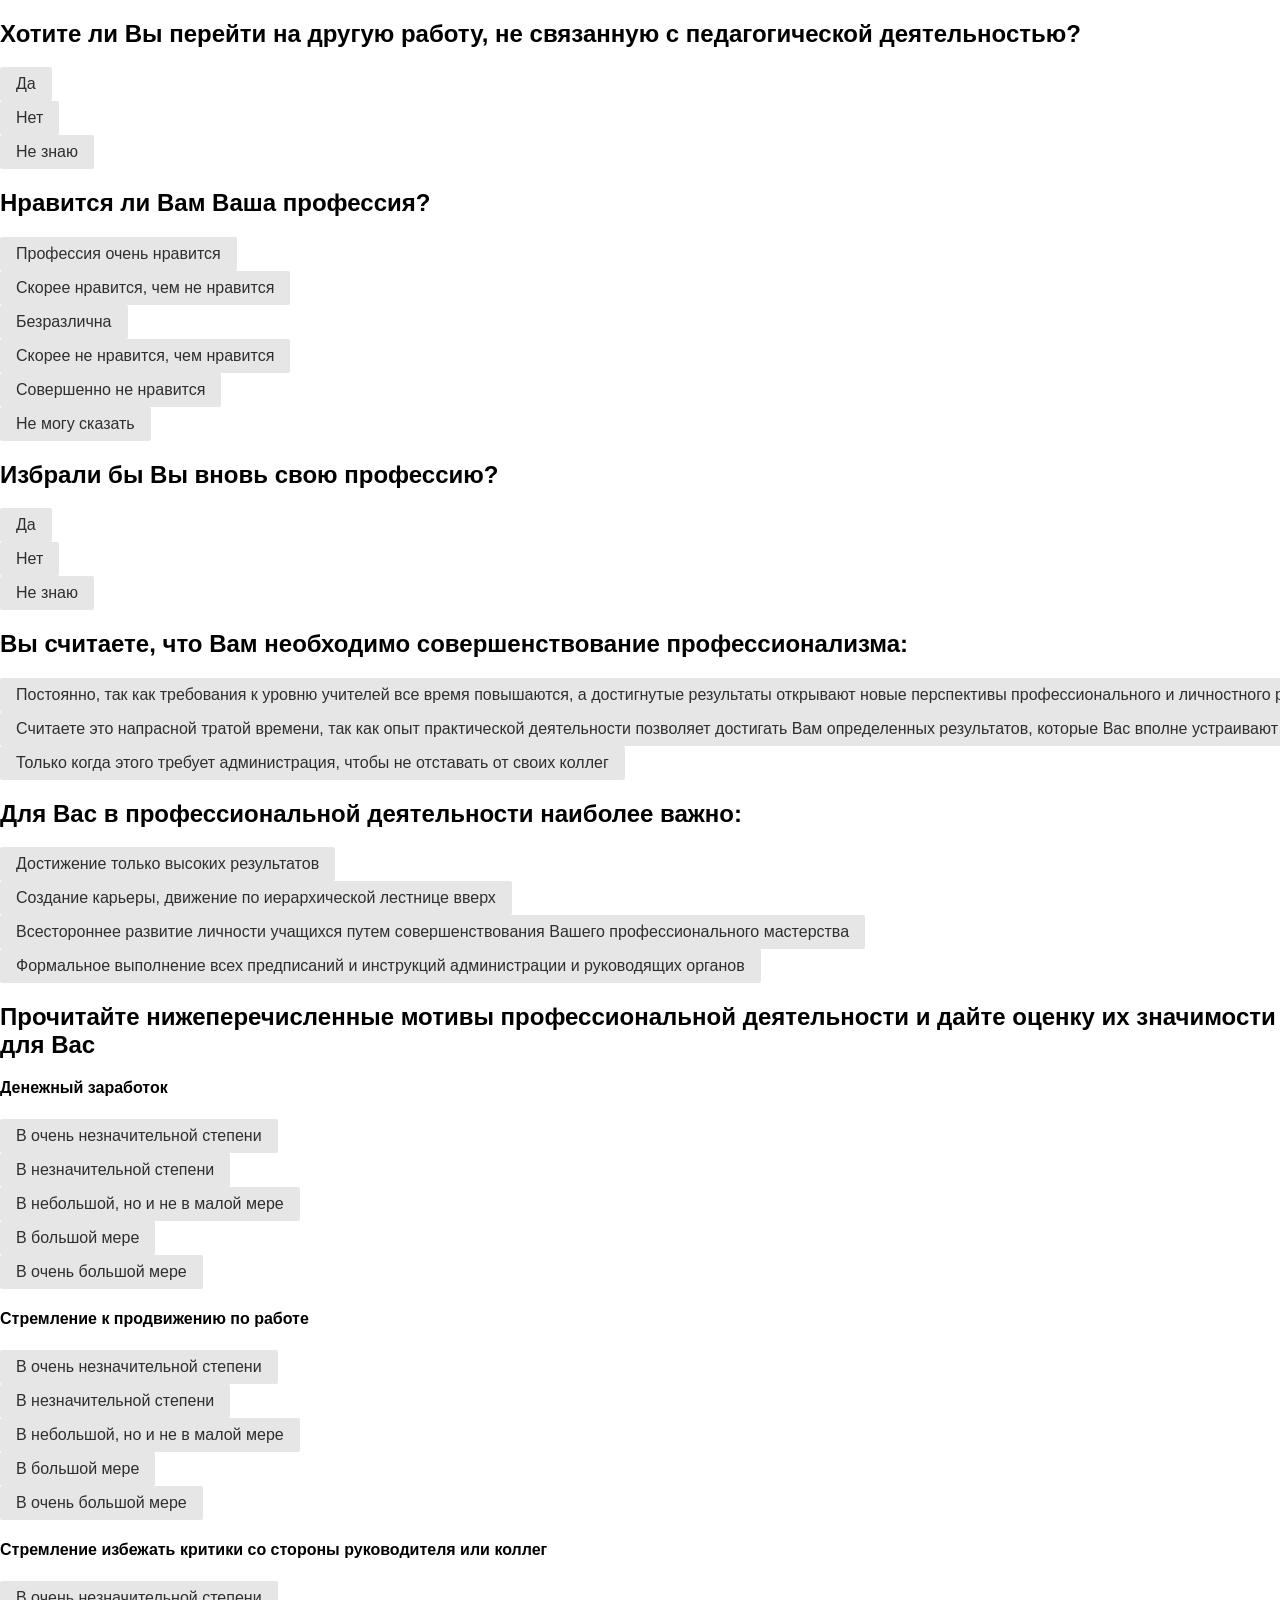
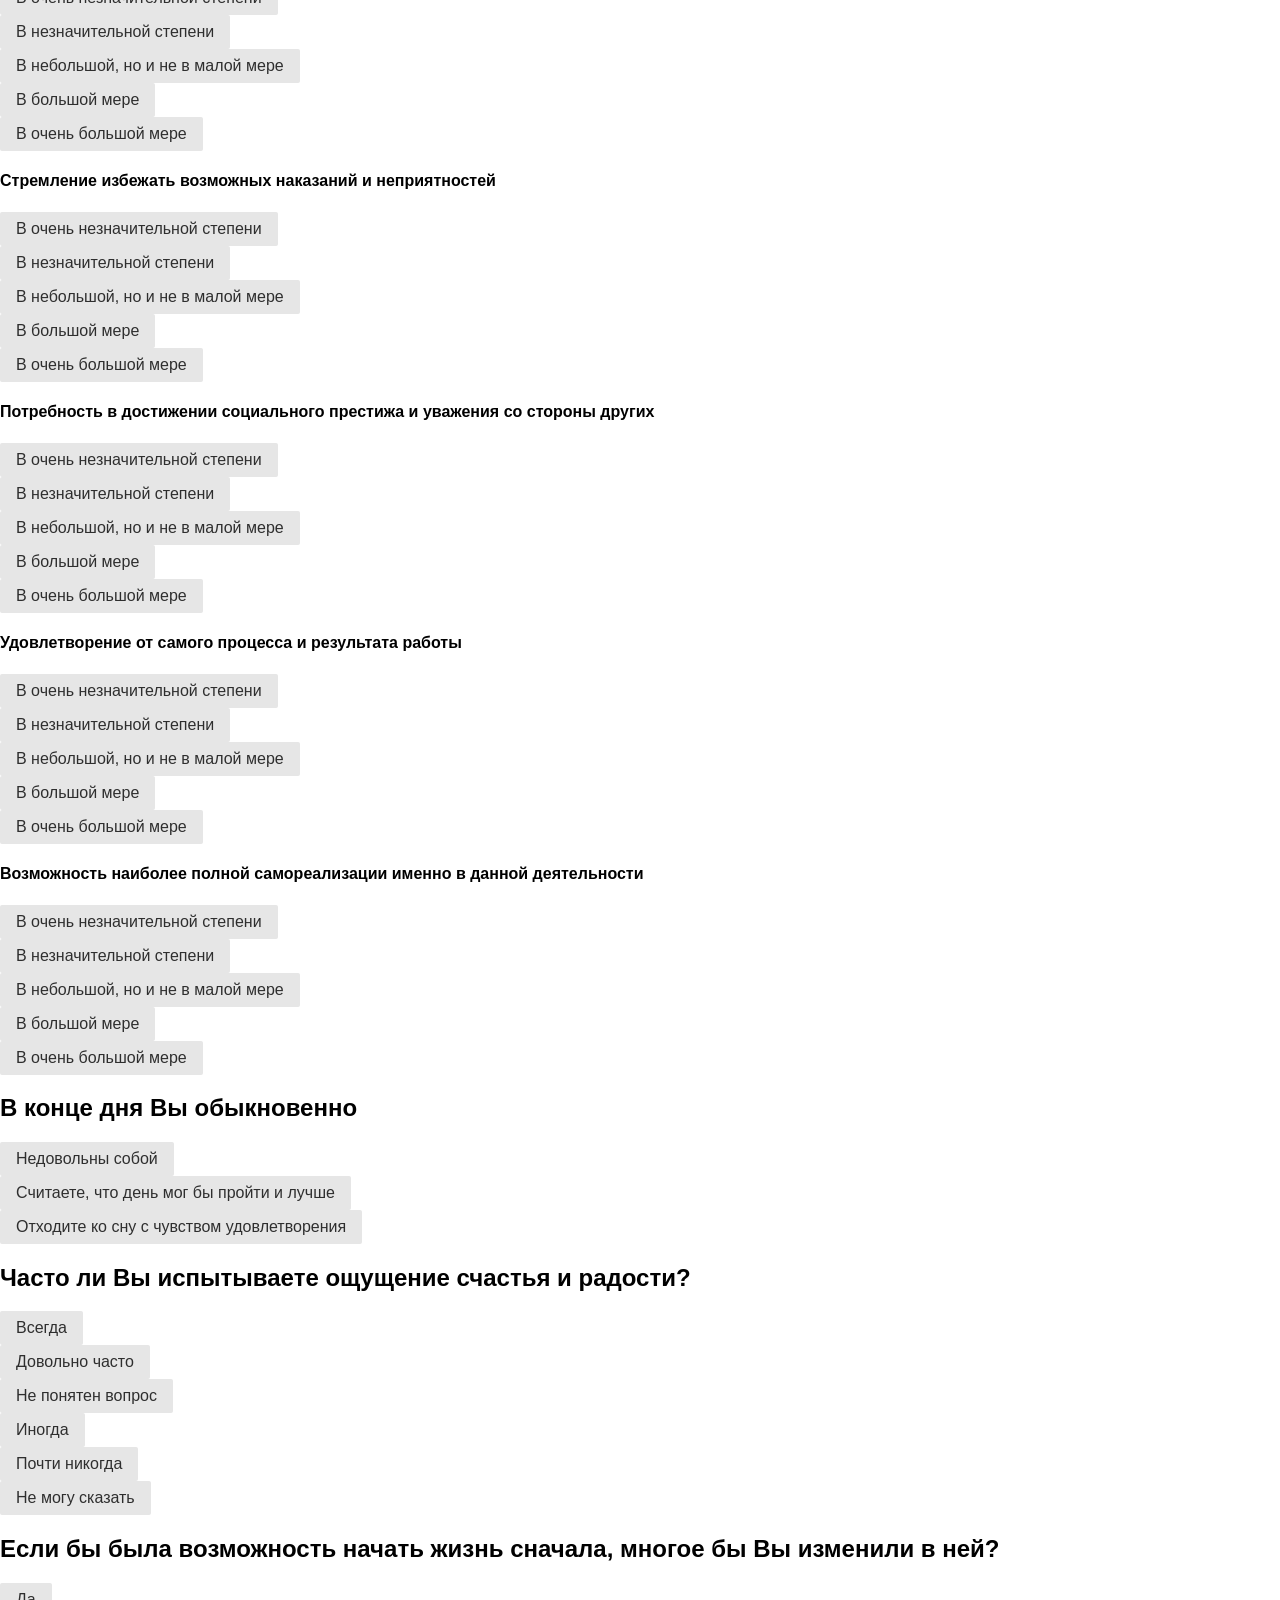
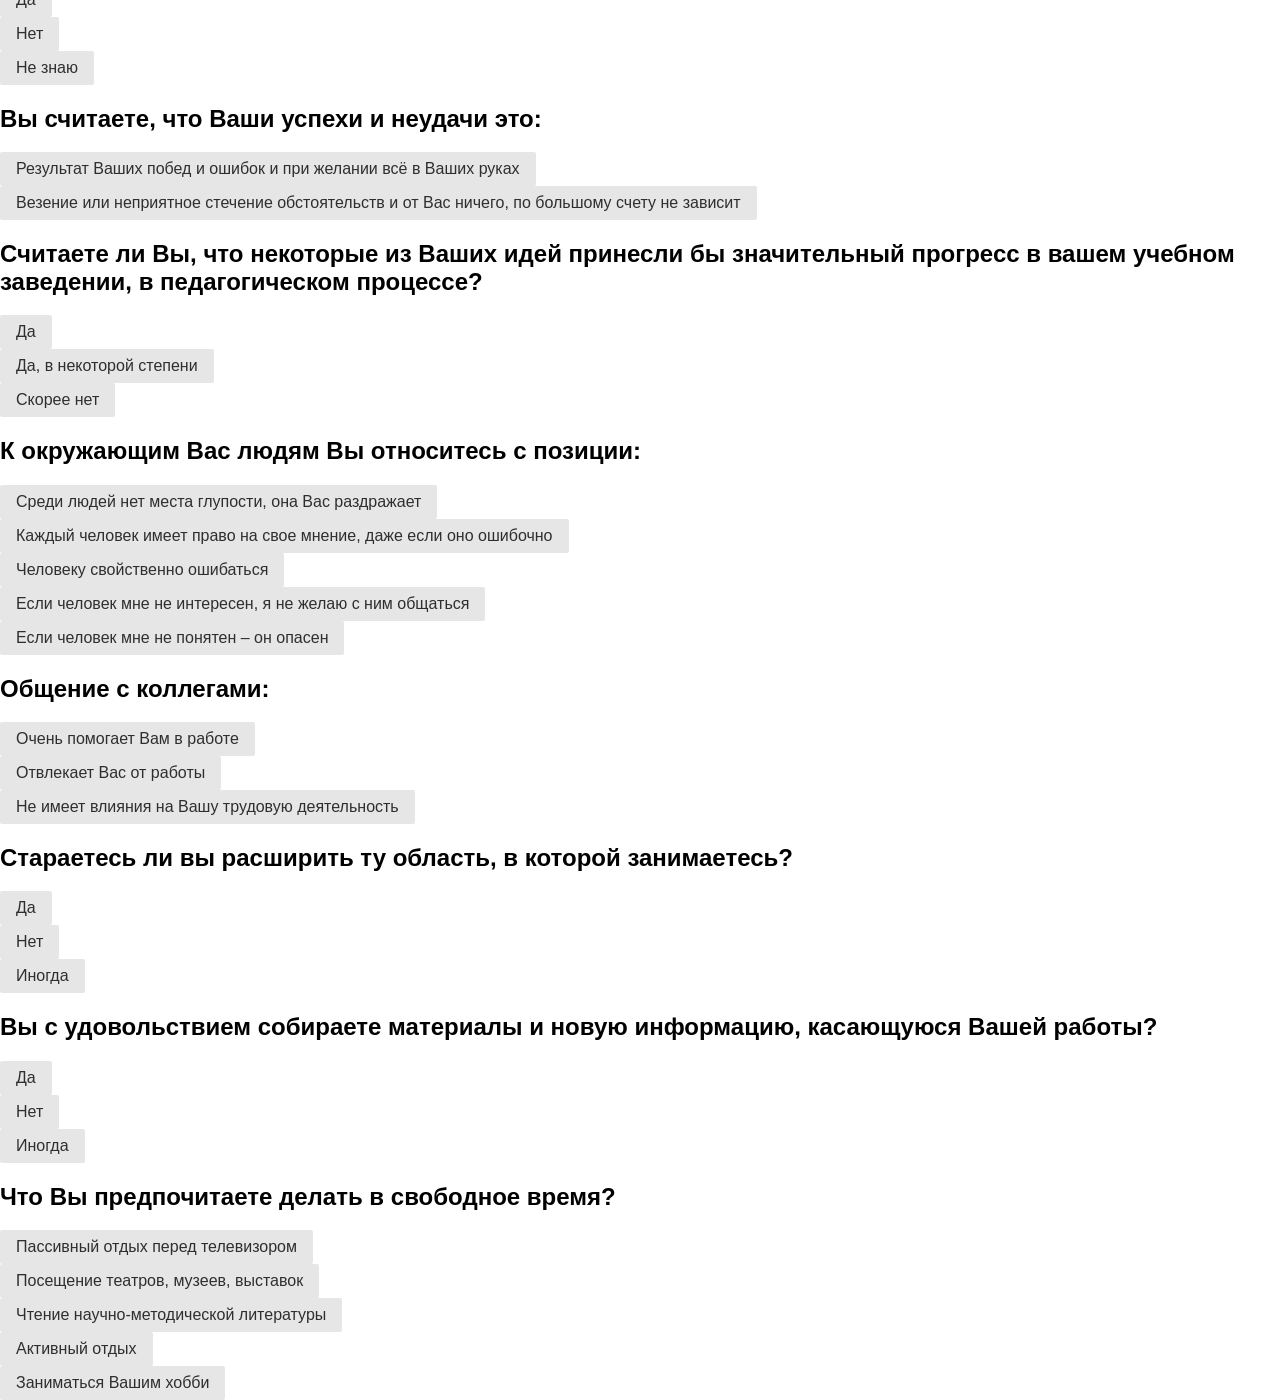
==== 200.html @ a62517de "init" ====
<!DOCTYPE html><html lang="en"><head><meta charset="utf-8"><title>the-test</title><meta name="viewport" content="width=device-width,initial-scale=1"><meta name="mobile-web-app-capable" content="yes"><meta name="apple-mobile-web-app-capable" content="yes"><link rel="apple-touch-icon" href="/assets/icons/apple-touch-icon.png"><link rel="manifest" href="/manifest.json"><meta name="theme-color" content="#673ab8"><link rel="shortcut icon" href="/favicon.ico"><style>html{-webkit-text-size-adjust:100%;line-height:1.15}body{margin:0}html{font-family:sans-serif}</style><link href="/bundle.3d1ce.css" rel="stylesheet" media="only x" onload="this.media='all'"><noscript><link rel="stylesheet" href="/bundle.3d1ce.css"></noscript></head><body><script type="__PREACT_CLI_DATA__">%7B%22preRenderData%22:%7B%22url%22:%22/200.html%22%7D%7D</script><script crossorigin="anonymous" src="/bundle.757d2.esm.js" type="module"></script><script nomodule="" src="/polyfills.93ff7.js"></script><script nomodule="" defer="defer" src="/bundle.110f0.js"></script></body></html>
---- bundle.3d1ce.css ----
/*!
Pure v3.0.0
Copyright 2013 Yahoo!
Licensed under the BSD License.
https://github.com/pure-css/pure/blob/master/LICENSE
*/
/*!
normalize.css v | MIT License | https://necolas.github.io/normalize.css/
Copyright (c) Nicolas Gallagher and Jonathan Neal
*/
/*! normalize.css v8.0.1 | MIT License | github.com/necolas/normalize.css */html{-webkit-text-size-adjust:100%;line-height:1.15}body{margin:0}main{display:block}h1{font-size:2em;margin:.67em 0}hr{box-sizing:content-box;height:0;overflow:visible}pre{font-family:monospace,monospace;font-size:1em}a{background-color:transparent}abbr[title]{border-bottom:none;text-decoration:underline;-webkit-text-decoration:underline dotted;text-decoration:underline dotted}b,strong{font-weight:bolder}code,kbd,samp{font-family:monospace,monospace;font-size:1em}small{font-size:80%}sub,sup{font-size:75%;line-height:0;position:relative;vertical-align:baseline}sub{bottom:-.25em}sup{top:-.5em}img{border-style:none}button,input,optgroup,select,textarea{font-family:inherit;font-size:100%;line-height:1.15;margin:0}button,input{overflow:visible}button,select{text-transform:none}[type=button],[type=reset],[type=submit],button{-webkit-appearance:button}[type=button]::-moz-focus-inner,[type=reset]::-moz-focus-inner,[type=submit]::-moz-focus-inner,button::-moz-focus-inner{border-style:none;padding:0}[type=button]:-moz-focusring,[type=reset]:-moz-focusring,[type=submit]:-moz-focusring,button:-moz-focusring{outline:1px dotted ButtonText}fieldset{padding:.35em .75em .625em}legend{box-sizing:border-box;color:inherit;display:table;max-width:100%;padding:0;white-space:normal}progress{vertical-align:baseline}textarea{overflow:auto}[type=checkbox],[type=radio]{box-sizing:border-box;padding:0}[type=number]::-webkit-inner-spin-button,[type=number]::-webkit-outer-spin-button{height:auto}[type=search]{-webkit-appearance:textfield;outline-offset:-2px}[type=search]::-webkit-search-decoration{-webkit-appearance:none}::-webkit-file-upload-button{-webkit-appearance:button;font:inherit}details{display:block}summary{display:list-item}[hidden],template{display:none}html{font-family:sans-serif}.hidden,[hidden]{display:none!important}.pure-img{display:block;height:auto;max-width:100%}.pure-g{-ms-flex-line-pack:start;align-content:flex-start;display:-ms-flexbox;display:flex;-ms-flex-flow:row wrap;flex-flow:row wrap}.pure-u{display:inline-block;vertical-align:top}.pure-u-1,.pure-u-1-1,.pure-u-1-12,.pure-u-1-2,.pure-u-1-24,.pure-u-1-3,.pure-u-1-4,.pure-u-1-5,.pure-u-1-6,.pure-u-1-8,.pure-u-10-24,.pure-u-11-12,.pure-u-11-24,.pure-u-12-24,.pure-u-13-24,.pure-u-14-24,.pure-u-15-24,.pure-u-16-24,.pure-u-17-24,.pure-u-18-24,.pure-u-19-24,.pure-u-2-24,.pure-u-2-3,.pure-u-2-5,.pure-u-20-24,.pure-u-21-24,.pure-u-22-24,.pure-u-23-24,.pure-u-24-24,.pure-u-3-24,.pure-u-3-4,.pure-u-3-5,.pure-u-3-8,.pure-u-4-24,.pure-u-4-5,.pure-u-5-12,.pure-u-5-24,.pure-u-5-5,.pure-u-5-6,.pure-u-5-8,.pure-u-6-24,.pure-u-7-12,.pure-u-7-24,.pure-u-7-8,.pure-u-8-24,.pure-u-9-24{display:inline-block;letter-spacing:normal;text-rendering:auto;vertical-align:top;word-spacing:normal}.pure-u-1-24{width:4.1667%}.pure-u-1-12,.pure-u-2-24{width:8.3333%}.pure-u-1-8,.pure-u-3-24{width:12.5%}.pure-u-1-6,.pure-u-4-24{width:16.6667%}.pure-u-1-5{width:20%}.pure-u-5-24{width:20.8333%}.pure-u-1-4,.pure-u-6-24{width:25%}.pure-u-7-24{width:29.1667%}.pure-u-1-3,.pure-u-8-24{width:33.3333%}.pure-u-3-8,.pure-u-9-24{width:37.5%}.pure-u-2-5{width:40%}.pure-u-10-24,.pure-u-5-12{width:41.6667%}.pure-u-11-24{width:45.8333%}.pure-u-1-2,.pure-u-12-24{width:50%}.pure-u-13-24{width:54.1667%}.pure-u-14-24,.pure-u-7-12{width:58.3333%}.pure-u-3-5{width:60%}.pure-u-15-24,.pure-u-5-8{width:62.5%}.pure-u-16-24,.pure-u-2-3{width:66.6667%}.pure-u-17-24{width:70.8333%}.pure-u-18-24,.pure-u-3-4{width:75%}.pure-u-19-24{width:79.1667%}.pure-u-4-5{width:80%}.pure-u-20-24,.pure-u-5-6{width:83.3333%}.pure-u-21-24,.pure-u-7-8{width:87.5%}.pure-u-11-12,.pure-u-22-24{width:91.6667%}.pure-u-23-24{width:95.8333%}.pure-u-1,.pure-u-1-1,.pure-u-24-24,.pure-u-5-5{width:100%}.pure-button{-webkit-user-drag:none;box-sizing:border-box;cursor:pointer;display:inline-block;line-height:normal;text-align:center;-webkit-user-select:none;-ms-user-select:none;user-select:none;vertical-align:middle;white-space:nowrap}.pure-button::-moz-focus-inner{border:0;padding:0}.pure-button-group{letter-spacing:-.31em;text-rendering:optimizespeed}.opera-only :-o-prefocus,.pure-button-group{word-spacing:-.43em}.pure-button-group .pure-button{letter-spacing:normal;text-rendering:auto;vertical-align:top;word-spacing:normal}.pure-button{background-color:#e6e6e6;border:transparent;border-radius:2px;color:rgba(0,0,0,.8);font-family:inherit;font-size:100%;padding:.5em 1em;text-decoration:none}.pure-button-hover,.pure-button:focus,.pure-button:hover{background-image:linear-gradient(transparent,rgba(0,0,0,.05) 40%,rgba(0,0,0,.1))}.pure-button:focus{outline:0}.pure-button-active,.pure-button:active{border-color:#000;box-shadow:inset 0 0 0 1px rgba(0,0,0,.15),inset 0 0 6px rgba(0,0,0,.2)}.pure-button-disabled,.pure-button-disabled:active,.pure-button-disabled:focus,.pure-button-disabled:hover,.pure-button[disabled]{background-image:none;border:none;box-shadow:none;cursor:not-allowed;opacity:.4;pointer-events:none}.pure-button-hidden{display:none}.pure-button-primary,.pure-button-selected,a.pure-button-primary,a.pure-button-selected{background-color:#0078e7;color:#fff}.pure-button-group .pure-button{border-radius:0;border-right:1px solid rgba(0,0,0,.2);margin:0}.pure-button-group .pure-button:first-child{border-bottom-left-radius:2px;border-top-left-radius:2px}.pure-button-group .pure-button:last-child{border-bottom-right-radius:2px;border-right:none;border-top-right-radius:2px}.pure-form input[type=color],.pure-form input[type=date],.pure-form input[type=datetime-local],.pure-form input[type=datetime],.pure-form input[type=email],.pure-form input[type=month],.pure-form input[type=number],.pure-form input[type=password],.pure-form input[type=search],.pure-form input[type=tel],.pure-form input[type=text],.pure-form input[type=time],.pure-form input[type=url],.pure-form input[type=week],.pure-form select,.pure-form textarea{border:1px solid #ccc;border-radius:4px;box-shadow:inset 0 1px 3px #ddd;box-sizing:border-box;display:inline-block;padding:.5em .6em;vertical-align:middle}.pure-form input:not([type]){border:1px solid #ccc;border-radius:4px;box-shadow:inset 0 1px 3px #ddd;box-sizing:border-box;display:inline-block;padding:.5em .6em}.pure-form input[type=color]{padding:.2em .5em}.pure-form input:not([type]):focus,.pure-form input[type=color]:focus,.pure-form input[type=date]:focus,.pure-form input[type=datetime-local]:focus,.pure-form input[type=datetime]:focus,.pure-form input[type=email]:focus,.pure-form input[type=month]:focus,.pure-form input[type=number]:focus,.pure-form input[type=password]:focus,.pure-form input[type=search]:focus,.pure-form input[type=tel]:focus,.pure-form input[type=text]:focus,.pure-form input[type=time]:focus,.pure-form input[type=url]:focus,.pure-form input[type=week]:focus,.pure-form select:focus,.pure-form textarea:focus{border-color:#129fea;outline:0}.pure-form input[type=checkbox]:focus,.pure-form input[type=file]:focus,.pure-form input[type=radio]:focus{outline:thin solid #129fea;outline:1px auto #129fea}.pure-form .pure-checkbox,.pure-form .pure-radio{display:block;margin:.5em 0}.pure-form input:not([type])[disabled],.pure-form input[type=color][disabled],.pure-form input[type=date][disabled],.pure-form input[type=datetime-local][disabled],.pure-form input[type=datetime][disabled],.pure-form input[type=email][disabled],.pure-form input[type=month][disabled],.pure-form input[type=number][disabled],.pure-form input[type=password][disabled],.pure-form input[type=search][disabled],.pure-form input[type=tel][disabled],.pure-form input[type=text][disabled],.pure-form input[type=time][disabled],.pure-form input[type=url][disabled],.pure-form input[type=week][disabled],.pure-form select[disabled],.pure-form textarea[disabled]{background-color:#eaeded;color:#cad2d3;cursor:not-allowed}.pure-form input[readonly],.pure-form select[readonly],.pure-form textarea[readonly]{background-color:#eee;border-color:#ccc;color:#777}.pure-form input:focus:invalid,.pure-form select:focus:invalid,.pure-form textarea:focus:invalid{border-color:#e9322d;color:#b94a48}.pure-form input[type=checkbox]:focus:invalid:focus,.pure-form input[type=file]:focus:invalid:focus,.pure-form input[type=radio]:focus:invalid:focus{outline-color:#e9322d}.pure-form select{background-color:#fff;border:1px solid #ccc;height:2.25em}.pure-form select[multiple]{height:auto}.pure-form label{margin:.5em 0 .2em}.pure-form fieldset{border:0;margin:0;padding:.35em 0 .75em}.pure-form legend{border-bottom:1px solid #e5e5e5;color:#333;display:block;margin-bottom:.3em;padding:.3em 0;width:100%}.pure-form-stacked input:not([type]),.pure-form-stacked input[type=color],.pure-form-stacked input[type=date],.pure-form-stacked input[type=datetime-local],.pure-form-stacked input[type=datetime],.pure-form-stacked input[type=email],.pure-form-stacked input[type=file],.pure-form-stacked input[type=month],.pure-form-stacked input[type=number],.pure-form-stacked input[type=password],.pure-form-stacked input[type=search],.pure-form-stacked input[type=tel],.pure-form-stacked input[type=text],.pure-form-stacked input[type=time],.pure-form-stacked input[type=url],.pure-form-stacked input[type=week],.pure-form-stacked label,.pure-form-stacked select,.pure-form-stacked textarea{display:block;margin:.25em 0}.pure-form-aligned input,.pure-form-aligned select,.pure-form-aligned textarea,.pure-form-message-inline{display:inline-block;vertical-align:middle}.pure-form-aligned textarea{vertical-align:top}.pure-form-aligned .pure-control-group{margin-bottom:.5em}.pure-form-aligned .pure-control-group label{display:inline-block;margin:0 1em 0 0;text-align:right;vertical-align:middle;width:10em}.pure-form-aligned .pure-controls{margin:1.5em 0 0 11em}.pure-form .pure-input-rounded,.pure-form input.pure-input-rounded{border-radius:2em;padding:.5em 1em}.pure-form .pure-group fieldset{margin-bottom:10px}.pure-form .pure-group input,.pure-form .pure-group textarea{border-radius:0;display:block;margin:0 0 -1px;padding:10px;position:relative;top:-1px}.pure-form .pure-group input:focus,.pure-form .pure-group textarea:focus{z-index:3}.pure-form .pure-group input:first-child,.pure-form .pure-group textarea:first-child{border-radius:4px 4px 0 0;margin:0;top:1px}.pure-form .pure-group input:first-child:last-child,.pure-form .pure-group textarea:first-child:last-child{border-radius:4px;margin:0;top:1px}.pure-form .pure-group input:last-child,.pure-form .pure-group textarea:last-child{border-radius:0 0 4px 4px;margin:0;top:-2px}.pure-form .pure-group button{margin:.35em 0}.pure-form .pure-input-1{width:100%}.pure-form .pure-input-3-4{width:75%}.pure-form .pure-input-2-3{width:66%}.pure-form .pure-input-1-2{width:50%}.pure-form .pure-input-1-3{width:33%}.pure-form .pure-input-1-4{width:25%}.pure-form-message-inline{color:#666;display:inline-block;font-size:.875em;padding-left:.3em;vertical-align:middle}.pure-form-message{color:#666;display:block;font-size:.875em}@media only screen and (max-width:480px){.pure-form button[type=submit]{margin:.7em 0 0}.pure-form input:not([type]),.pure-form input[type=color],.pure-form input[type=date],.pure-form input[type=datetime-local],.pure-form input[type=datetime],.pure-form input[type=email],.pure-form input[type=month],.pure-form input[type=number],.pure-form input[type=password],.pure-form input[type=search],.pure-form input[type=tel],.pure-form input[type=text],.pure-form input[type=time],.pure-form input[type=url],.pure-form input[type=week],.pure-form label{display:block;margin-bottom:.3em}.pure-group input:not([type]),.pure-group input[type=color],.pure-group input[type=date],.pure-group input[type=datetime-local],.pure-group input[type=datetime],.pure-group input[type=email],.pure-group input[type=month],.pure-group input[type=number],.pure-group input[type=password],.pure-group input[type=search],.pure-group input[type=tel],.pure-group input[type=text],.pure-group input[type=time],.pure-group input[type=url],.pure-group input[type=week]{margin-bottom:0}.pure-form-aligned .pure-control-group label{display:block;margin-bottom:.3em;text-align:left;width:100%}.pure-form-aligned .pure-controls{margin:1.5em 0 0}.pure-form-message,.pure-form-message-inline{display:block;font-size:.75em;padding:.2em 0 .8em}}.pure-menu{box-sizing:border-box}.pure-menu-fixed{left:0;position:fixed;top:0;z-index:3}.pure-menu-item,.pure-menu-list{position:relative}.pure-menu-list{list-style:none;margin:0;padding:0}.pure-menu-item{height:100%;margin:0;padding:0}.pure-menu-heading,.pure-menu-link{display:block;text-decoration:none;white-space:nowrap}.pure-menu-horizontal{white-space:nowrap;width:100%}.pure-menu-horizontal .pure-menu-list{display:inline-block}.pure-menu-horizontal .pure-menu-heading,.pure-menu-horizontal .pure-menu-item,.pure-menu-horizontal .pure-menu-separator{display:inline-block;vertical-align:middle}.pure-menu-item .pure-menu-item{display:block}.pure-menu-children{display:none;left:100%;margin:0;padding:0;position:absolute;top:0;z-index:3}.pure-menu-horizontal .pure-menu-children{left:0;top:auto;width:inherit}.pure-menu-active>.pure-menu-children,.pure-menu-allow-hover:hover>.pure-menu-children{display:block;position:absolute}.pure-menu-has-children>.pure-menu-link:after{content:"\25B8";font-size:small;padding-left:.5em}.pure-menu-horizontal .pure-menu-has-children>.pure-menu-link:after{content:"\25BE"}.pure-menu-scrollable{overflow-x:hidden;overflow-y:scroll}.pure-menu-scrollable .pure-menu-list{display:block}.pure-menu-horizontal.pure-menu-scrollable .pure-menu-list{display:inline-block}.pure-menu-horizontal.pure-menu-scrollable{overflow-x:auto;overflow-y:hidden;padding:.5em 0;white-space:nowrap}.pure-menu-horizontal .pure-menu-children .pure-menu-separator,.pure-menu-separator{background-color:#ccc;height:1px;margin:.3em 0}.pure-menu-horizontal .pure-menu-separator{height:1.3em;margin:0 .3em;width:1px}.pure-menu-horizontal .pure-menu-children .pure-menu-separator{display:block;width:auto}.pure-menu-heading{color:#565d64;text-transform:uppercase}.pure-menu-link{color:#777}.pure-menu-children{background-color:#fff}.pure-menu-heading,.pure-menu-link{padding:.5em 1em}.pure-menu-disabled{opacity:.5}.pure-menu-disabled .pure-menu-link:hover{background-color:transparent;cursor:default}.pure-menu-active>.pure-menu-link,.pure-menu-link:focus,.pure-menu-link:hover{background-color:#eee}.pure-menu-selected>.pure-menu-link,.pure-menu-selected>.pure-menu-link:visited{color:#000}.pure-table{border:1px solid #cbcbcb;border-collapse:collapse;border-spacing:0;empty-cells:show}.pure-table caption{color:#000;font:italic 85%/1 arial,sans-serif;padding:1em 0;text-align:center}.pure-table td,.pure-table th{border-bottom-width:0;border-left:1px solid #cbcbcb;border-right-width:0;border-top-width:0;font-size:inherit;margin:0;overflow:visible;padding:.5em 1em}.pure-table thead{background-color:#e0e0e0;color:#000;text-align:left;vertical-align:bottom}.pure-table td{background-color:transparent}.pure-table-odd td,.pure-table-striped tr:nth-child(2n-1) td{background-color:#f2f2f2}.pure-table-bordered td{border-bottom:1px solid #cbcbcb}.pure-table-bordered tbody>tr:last-child>td{border-bottom-width:0}.pure-table-horizontal td,.pure-table-horizontal th{border-width:0 0 1px;border-bottom:1px solid #cbcbcb}.pure-table-horizontal tbody>tr:last-child>td{border-bottom-width:0}
---- bundle.3d1ce.css ----
/*!
Pure v3.0.0
Copyright 2013 Yahoo!
Licensed under the BSD License.
https://github.com/pure-css/pure/blob/master/LICENSE
*/
/*!
normalize.css v | MIT License | https://necolas.github.io/normalize.css/
Copyright (c) Nicolas Gallagher and Jonathan Neal
*/
/*! normalize.css v8.0.1 | MIT License | github.com/necolas/normalize.css */html{-webkit-text-size-adjust:100%;line-height:1.15}body{margin:0}main{display:block}h1{font-size:2em;margin:.67em 0}hr{box-sizing:content-box;height:0;overflow:visible}pre{font-family:monospace,monospace;font-size:1em}a{background-color:transparent}abbr[title]{border-bottom:none;text-decoration:underline;-webkit-text-decoration:underline dotted;text-decoration:underline dotted}b,strong{font-weight:bolder}code,kbd,samp{font-family:monospace,monospace;font-size:1em}small{font-size:80%}sub,sup{font-size:75%;line-height:0;position:relative;vertical-align:baseline}sub{bottom:-.25em}sup{top:-.5em}img{border-style:none}button,input,optgroup,select,textarea{font-family:inherit;font-size:100%;line-height:1.15;margin:0}button,input{overflow:visible}button,select{text-transform:none}[type=button],[type=reset],[type=submit],button{-webkit-appearance:button}[type=button]::-moz-focus-inner,[type=reset]::-moz-focus-inner,[type=submit]::-moz-focus-inner,button::-moz-focus-inner{border-style:none;padding:0}[type=button]:-moz-focusring,[type=reset]:-moz-focusring,[type=submit]:-moz-focusring,button:-moz-focusring{outline:1px dotted ButtonText}fieldset{padding:.35em .75em .625em}legend{box-sizing:border-box;color:inherit;display:table;max-width:100%;padding:0;white-space:normal}progress{vertical-align:baseline}textarea{overflow:auto}[type=checkbox],[type=radio]{box-sizing:border-box;padding:0}[type=number]::-webkit-inner-spin-button,[type=number]::-webkit-outer-spin-button{height:auto}[type=search]{-webkit-appearance:textfield;outline-offset:-2px}[type=search]::-webkit-search-decoration{-webkit-appearance:none}::-webkit-file-upload-button{-webkit-appearance:button;font:inherit}details{display:block}summary{display:list-item}[hidden],template{display:none}html{font-family:sans-serif}.hidden,[hidden]{display:none!important}.pure-img{display:block;height:auto;max-width:100%}.pure-g{-ms-flex-line-pack:start;align-content:flex-start;display:-ms-flexbox;display:flex;-ms-flex-flow:row wrap;flex-flow:row wrap}.pure-u{display:inline-block;vertical-align:top}.pure-u-1,.pure-u-1-1,.pure-u-1-12,.pure-u-1-2,.pure-u-1-24,.pure-u-1-3,.pure-u-1-4,.pure-u-1-5,.pure-u-1-6,.pure-u-1-8,.pure-u-10-24,.pure-u-11-12,.pure-u-11-24,.pure-u-12-24,.pure-u-13-24,.pure-u-14-24,.pure-u-15-24,.pure-u-16-24,.pure-u-17-24,.pure-u-18-24,.pure-u-19-24,.pure-u-2-24,.pure-u-2-3,.pure-u-2-5,.pure-u-20-24,.pure-u-21-24,.pure-u-22-24,.pure-u-23-24,.pure-u-24-24,.pure-u-3-24,.pure-u-3-4,.pure-u-3-5,.pure-u-3-8,.pure-u-4-24,.pure-u-4-5,.pure-u-5-12,.pure-u-5-24,.pure-u-5-5,.pure-u-5-6,.pure-u-5-8,.pure-u-6-24,.pure-u-7-12,.pure-u-7-24,.pure-u-7-8,.pure-u-8-24,.pure-u-9-24{display:inline-block;letter-spacing:normal;text-rendering:auto;vertical-align:top;word-spacing:normal}.pure-u-1-24{width:4.1667%}.pure-u-1-12,.pure-u-2-24{width:8.3333%}.pure-u-1-8,.pure-u-3-24{width:12.5%}.pure-u-1-6,.pure-u-4-24{width:16.6667%}.pure-u-1-5{width:20%}.pure-u-5-24{width:20.8333%}.pure-u-1-4,.pure-u-6-24{width:25%}.pure-u-7-24{width:29.1667%}.pure-u-1-3,.pure-u-8-24{width:33.3333%}.pure-u-3-8,.pure-u-9-24{width:37.5%}.pure-u-2-5{width:40%}.pure-u-10-24,.pure-u-5-12{width:41.6667%}.pure-u-11-24{width:45.8333%}.pure-u-1-2,.pure-u-12-24{width:50%}.pure-u-13-24{width:54.1667%}.pure-u-14-24,.pure-u-7-12{width:58.3333%}.pure-u-3-5{width:60%}.pure-u-15-24,.pure-u-5-8{width:62.5%}.pure-u-16-24,.pure-u-2-3{width:66.6667%}.pure-u-17-24{width:70.8333%}.pure-u-18-24,.pure-u-3-4{width:75%}.pure-u-19-24{width:79.1667%}.pure-u-4-5{width:80%}.pure-u-20-24,.pure-u-5-6{width:83.3333%}.pure-u-21-24,.pure-u-7-8{width:87.5%}.pure-u-11-12,.pure-u-22-24{width:91.6667%}.pure-u-23-24{width:95.8333%}.pure-u-1,.pure-u-1-1,.pure-u-24-24,.pure-u-5-5{width:100%}.pure-button{-webkit-user-drag:none;box-sizing:border-box;cursor:pointer;display:inline-block;line-height:normal;text-align:center;-webkit-user-select:none;-ms-user-select:none;user-select:none;vertical-align:middle;white-space:nowrap}.pure-button::-moz-focus-inner{border:0;padding:0}.pure-button-group{letter-spacing:-.31em;text-rendering:optimizespeed}.opera-only :-o-prefocus,.pure-button-group{word-spacing:-.43em}.pure-button-group .pure-button{letter-spacing:normal;text-rendering:auto;vertical-align:top;word-spacing:normal}.pure-button{background-color:#e6e6e6;border:transparent;border-radius:2px;color:rgba(0,0,0,.8);font-family:inherit;font-size:100%;padding:.5em 1em;text-decoration:none}.pure-button-hover,.pure-button:focus,.pure-button:hover{background-image:linear-gradient(transparent,rgba(0,0,0,.05) 40%,rgba(0,0,0,.1))}.pure-button:focus{outline:0}.pure-button-active,.pure-button:active{border-color:#000;box-shadow:inset 0 0 0 1px rgba(0,0,0,.15),inset 0 0 6px rgba(0,0,0,.2)}.pure-button-disabled,.pure-button-disabled:active,.pure-button-disabled:focus,.pure-button-disabled:hover,.pure-button[disabled]{background-image:none;border:none;box-shadow:none;cursor:not-allowed;opacity:.4;pointer-events:none}.pure-button-hidden{display:none}.pure-button-primary,.pure-button-selected,a.pure-button-primary,a.pure-button-selected{background-color:#0078e7;color:#fff}.pure-button-group .pure-button{border-radius:0;border-right:1px solid rgba(0,0,0,.2);margin:0}.pure-button-group .pure-button:first-child{border-bottom-left-radius:2px;border-top-left-radius:2px}.pure-button-group .pure-button:last-child{border-bottom-right-radius:2px;border-right:none;border-top-right-radius:2px}.pure-form input[type=color],.pure-form input[type=date],.pure-form input[type=datetime-local],.pure-form input[type=datetime],.pure-form input[type=email],.pure-form input[type=month],.pure-form input[type=number],.pure-form input[type=password],.pure-form input[type=search],.pure-form input[type=tel],.pure-form input[type=text],.pure-form input[type=time],.pure-form input[type=url],.pure-form input[type=week],.pure-form select,.pure-form textarea{border:1px solid #ccc;border-radius:4px;box-shadow:inset 0 1px 3px #ddd;box-sizing:border-box;display:inline-block;padding:.5em .6em;vertical-align:middle}.pure-form input:not([type]){border:1px solid #ccc;border-radius:4px;box-shadow:inset 0 1px 3px #ddd;box-sizing:border-box;display:inline-block;padding:.5em .6em}.pure-form input[type=color]{padding:.2em .5em}.pure-form input:not([type]):focus,.pure-form input[type=color]:focus,.pure-form input[type=date]:focus,.pure-form input[type=datetime-local]:focus,.pure-form input[type=datetime]:focus,.pure-form input[type=email]:focus,.pure-form input[type=month]:focus,.pure-form input[type=number]:focus,.pure-form input[type=password]:focus,.pure-form input[type=search]:focus,.pure-form input[type=tel]:focus,.pure-form input[type=text]:focus,.pure-form input[type=time]:focus,.pure-form input[type=url]:focus,.pure-form input[type=week]:focus,.pure-form select:focus,.pure-form textarea:focus{border-color:#129fea;outline:0}.pure-form input[type=checkbox]:focus,.pure-form input[type=file]:focus,.pure-form input[type=radio]:focus{outline:thin solid #129fea;outline:1px auto #129fea}.pure-form .pure-checkbox,.pure-form .pure-radio{display:block;margin:.5em 0}.pure-form input:not([type])[disabled],.pure-form input[type=color][disabled],.pure-form input[type=date][disabled],.pure-form input[type=datetime-local][disabled],.pure-form input[type=datetime][disabled],.pure-form input[type=email][disabled],.pure-form input[type=month][disabled],.pure-form input[type=number][disabled],.pure-form input[type=password][disabled],.pure-form input[type=search][disabled],.pure-form input[type=tel][disabled],.pure-form input[type=text][disabled],.pure-form input[type=time][disabled],.pure-form input[type=url][disabled],.pure-form input[type=week][disabled],.pure-form select[disabled],.pure-form textarea[disabled]{background-color:#eaeded;color:#cad2d3;cursor:not-allowed}.pure-form input[readonly],.pure-form select[readonly],.pure-form textarea[readonly]{background-color:#eee;border-color:#ccc;color:#777}.pure-form input:focus:invalid,.pure-form select:focus:invalid,.pure-form textarea:focus:invalid{border-color:#e9322d;color:#b94a48}.pure-form input[type=checkbox]:focus:invalid:focus,.pure-form input[type=file]:focus:invalid:focus,.pure-form input[type=radio]:focus:invalid:focus{outline-color:#e9322d}.pure-form select{background-color:#fff;border:1px solid #ccc;height:2.25em}.pure-form select[multiple]{height:auto}.pure-form label{margin:.5em 0 .2em}.pure-form fieldset{border:0;margin:0;padding:.35em 0 .75em}.pure-form legend{border-bottom:1px solid #e5e5e5;color:#333;display:block;margin-bottom:.3em;padding:.3em 0;width:100%}.pure-form-stacked input:not([type]),.pure-form-stacked input[type=color],.pure-form-stacked input[type=date],.pure-form-stacked input[type=datetime-local],.pure-form-stacked input[type=datetime],.pure-form-stacked input[type=email],.pure-form-stacked input[type=file],.pure-form-stacked input[type=month],.pure-form-stacked input[type=number],.pure-form-stacked input[type=password],.pure-form-stacked input[type=search],.pure-form-stacked input[type=tel],.pure-form-stacked input[type=text],.pure-form-stacked input[type=time],.pure-form-stacked input[type=url],.pure-form-stacked input[type=week],.pure-form-stacked label,.pure-form-stacked select,.pure-form-stacked textarea{display:block;margin:.25em 0}.pure-form-aligned input,.pure-form-aligned select,.pure-form-aligned textarea,.pure-form-message-inline{display:inline-block;vertical-align:middle}.pure-form-aligned textarea{vertical-align:top}.pure-form-aligned .pure-control-group{margin-bottom:.5em}.pure-form-aligned .pure-control-group label{display:inline-block;margin:0 1em 0 0;text-align:right;vertical-align:middle;width:10em}.pure-form-aligned .pure-controls{margin:1.5em 0 0 11em}.pure-form .pure-input-rounded,.pure-form input.pure-input-rounded{border-radius:2em;padding:.5em 1em}.pure-form .pure-group fieldset{margin-bottom:10px}.pure-form .pure-group input,.pure-form .pure-group textarea{border-radius:0;display:block;margin:0 0 -1px;padding:10px;position:relative;top:-1px}.pure-form .pure-group input:focus,.pure-form .pure-group textarea:focus{z-index:3}.pure-form .pure-group input:first-child,.pure-form .pure-group textarea:first-child{border-radius:4px 4px 0 0;margin:0;top:1px}.pure-form .pure-group input:first-child:last-child,.pure-form .pure-group textarea:first-child:last-child{border-radius:4px;margin:0;top:1px}.pure-form .pure-group input:last-child,.pure-form .pure-group textarea:last-child{border-radius:0 0 4px 4px;margin:0;top:-2px}.pure-form .pure-group button{margin:.35em 0}.pure-form .pure-input-1{width:100%}.pure-form .pure-input-3-4{width:75%}.pure-form .pure-input-2-3{width:66%}.pure-form .pure-input-1-2{width:50%}.pure-form .pure-input-1-3{width:33%}.pure-form .pure-input-1-4{width:25%}.pure-form-message-inline{color:#666;display:inline-block;font-size:.875em;padding-left:.3em;vertical-align:middle}.pure-form-message{color:#666;display:block;font-size:.875em}@media only screen and (max-width:480px){.pure-form button[type=submit]{margin:.7em 0 0}.pure-form input:not([type]),.pure-form input[type=color],.pure-form input[type=date],.pure-form input[type=datetime-local],.pure-form input[type=datetime],.pure-form input[type=email],.pure-form input[type=month],.pure-form input[type=number],.pure-form input[type=password],.pure-form input[type=search],.pure-form input[type=tel],.pure-form input[type=text],.pure-form input[type=time],.pure-form input[type=url],.pure-form input[type=week],.pure-form label{display:block;margin-bottom:.3em}.pure-group input:not([type]),.pure-group input[type=color],.pure-group input[type=date],.pure-group input[type=datetime-local],.pure-group input[type=datetime],.pure-group input[type=email],.pure-group input[type=month],.pure-group input[type=number],.pure-group input[type=password],.pure-group input[type=search],.pure-group input[type=tel],.pure-group input[type=text],.pure-group input[type=time],.pure-group input[type=url],.pure-group input[type=week]{margin-bottom:0}.pure-form-aligned .pure-control-group label{display:block;margin-bottom:.3em;text-align:left;width:100%}.pure-form-aligned .pure-controls{margin:1.5em 0 0}.pure-form-message,.pure-form-message-inline{display:block;font-size:.75em;padding:.2em 0 .8em}}.pure-menu{box-sizing:border-box}.pure-menu-fixed{left:0;position:fixed;top:0;z-index:3}.pure-menu-item,.pure-menu-list{position:relative}.pure-menu-list{list-style:none;margin:0;padding:0}.pure-menu-item{height:100%;margin:0;padding:0}.pure-menu-heading,.pure-menu-link{display:block;text-decoration:none;white-space:nowrap}.pure-menu-horizontal{white-space:nowrap;width:100%}.pure-menu-horizontal .pure-menu-list{display:inline-block}.pure-menu-horizontal .pure-menu-heading,.pure-menu-horizontal .pure-menu-item,.pure-menu-horizontal .pure-menu-separator{display:inline-block;vertical-align:middle}.pure-menu-item .pure-menu-item{display:block}.pure-menu-children{display:none;left:100%;margin:0;padding:0;position:absolute;top:0;z-index:3}.pure-menu-horizontal .pure-menu-children{left:0;top:auto;width:inherit}.pure-menu-active>.pure-menu-children,.pure-menu-allow-hover:hover>.pure-menu-children{display:block;position:absolute}.pure-menu-has-children>.pure-menu-link:after{content:"\25B8";font-size:small;padding-left:.5em}.pure-menu-horizontal .pure-menu-has-children>.pure-menu-link:after{content:"\25BE"}.pure-menu-scrollable{overflow-x:hidden;overflow-y:scroll}.pure-menu-scrollable .pure-menu-list{display:block}.pure-menu-horizontal.pure-menu-scrollable .pure-menu-list{display:inline-block}.pure-menu-horizontal.pure-menu-scrollable{overflow-x:auto;overflow-y:hidden;padding:.5em 0;white-space:nowrap}.pure-menu-horizontal .pure-menu-children .pure-menu-separator,.pure-menu-separator{background-color:#ccc;height:1px;margin:.3em 0}.pure-menu-horizontal .pure-menu-separator{height:1.3em;margin:0 .3em;width:1px}.pure-menu-horizontal .pure-menu-children .pure-menu-separator{display:block;width:auto}.pure-menu-heading{color:#565d64;text-transform:uppercase}.pure-menu-link{color:#777}.pure-menu-children{background-color:#fff}.pure-menu-heading,.pure-menu-link{padding:.5em 1em}.pure-menu-disabled{opacity:.5}.pure-menu-disabled .pure-menu-link:hover{background-color:transparent;cursor:default}.pure-menu-active>.pure-menu-link,.pure-menu-link:focus,.pure-menu-link:hover{background-color:#eee}.pure-menu-selected>.pure-menu-link,.pure-menu-selected>.pure-menu-link:visited{color:#000}.pure-table{border:1px solid #cbcbcb;border-collapse:collapse;border-spacing:0;empty-cells:show}.pure-table caption{color:#000;font:italic 85%/1 arial,sans-serif;padding:1em 0;text-align:center}.pure-table td,.pure-table th{border-bottom-width:0;border-left:1px solid #cbcbcb;border-right-width:0;border-top-width:0;font-size:inherit;margin:0;overflow:visible;padding:.5em 1em}.pure-table thead{background-color:#e0e0e0;color:#000;text-align:left;vertical-align:bottom}.pure-table td{background-color:transparent}.pure-table-odd td,.pure-table-striped tr:nth-child(2n-1) td{background-color:#f2f2f2}.pure-table-bordered td{border-bottom:1px solid #cbcbcb}.pure-table-bordered tbody>tr:last-child>td{border-bottom-width:0}.pure-table-horizontal td,.pure-table-horizontal th{border-width:0 0 1px;border-bottom:1px solid #cbcbcb}.pure-table-horizontal tbody>tr:last-child>td{border-bottom-width:0}
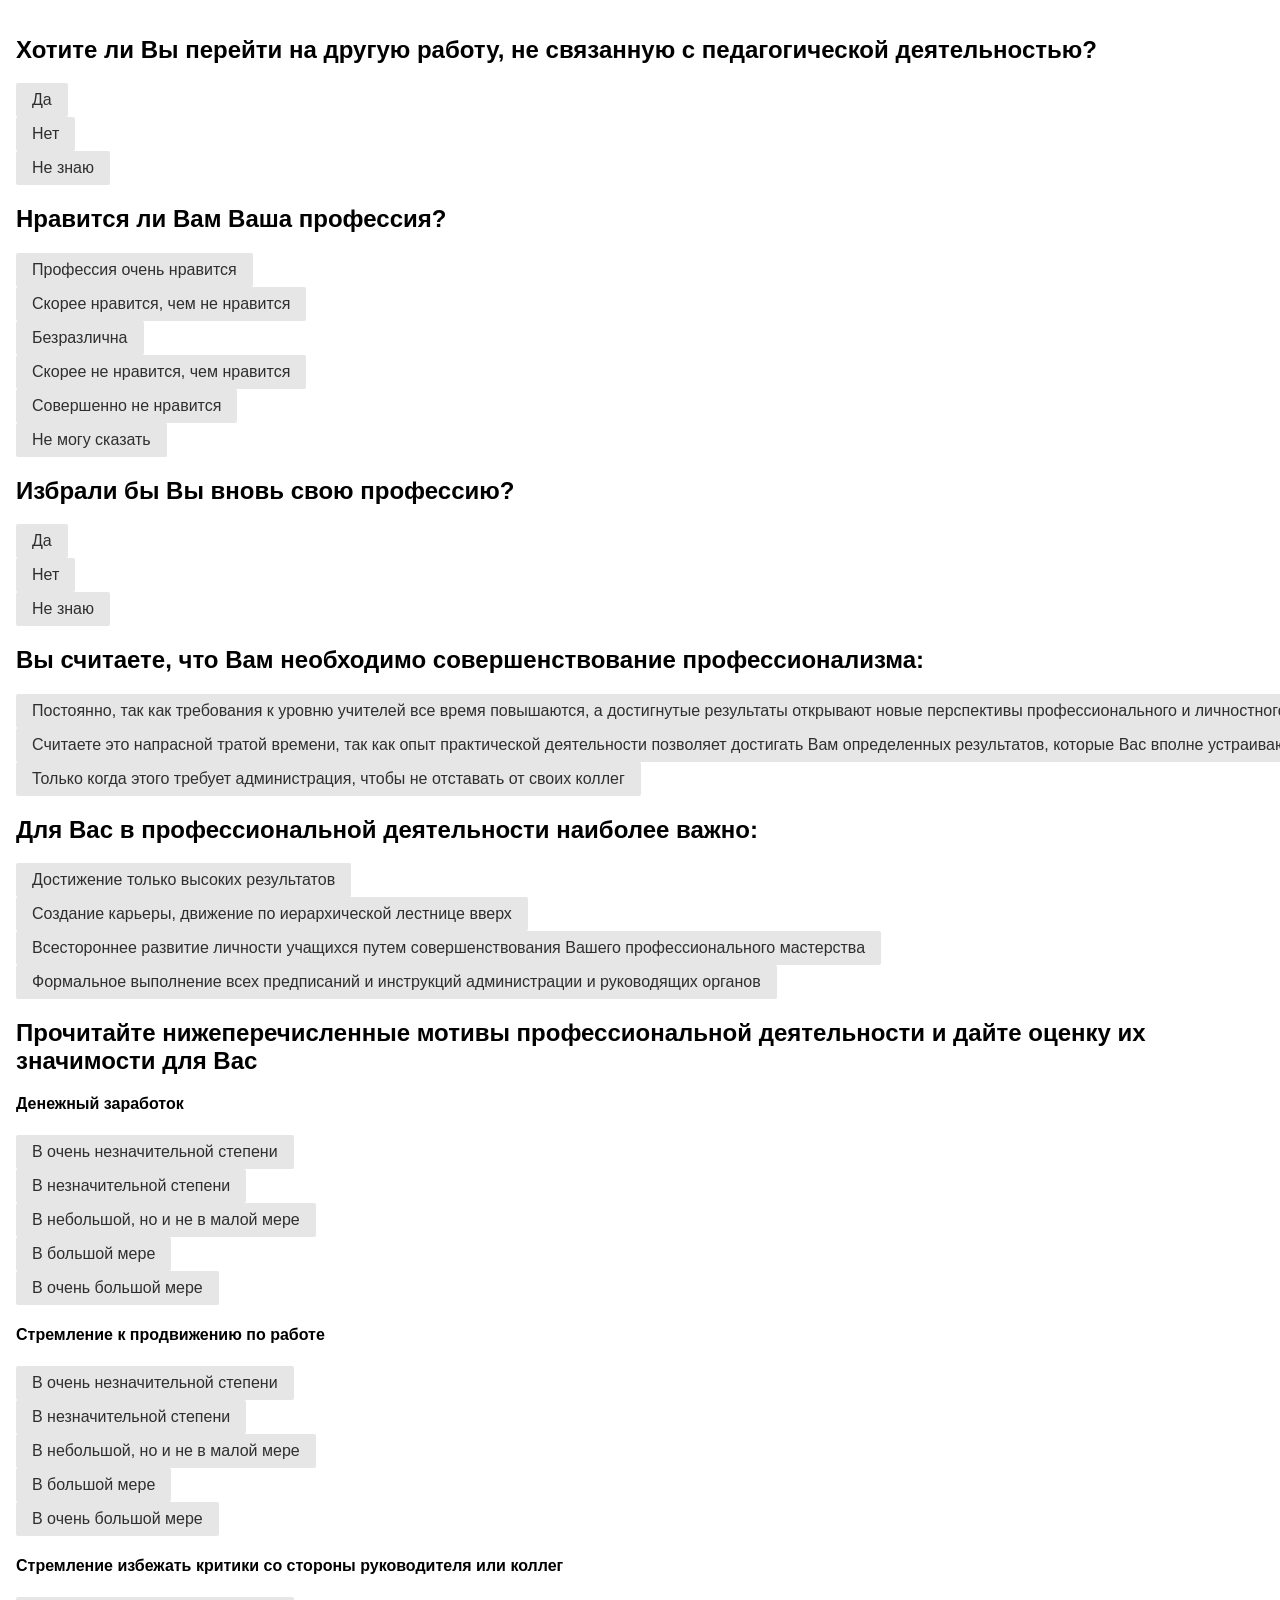
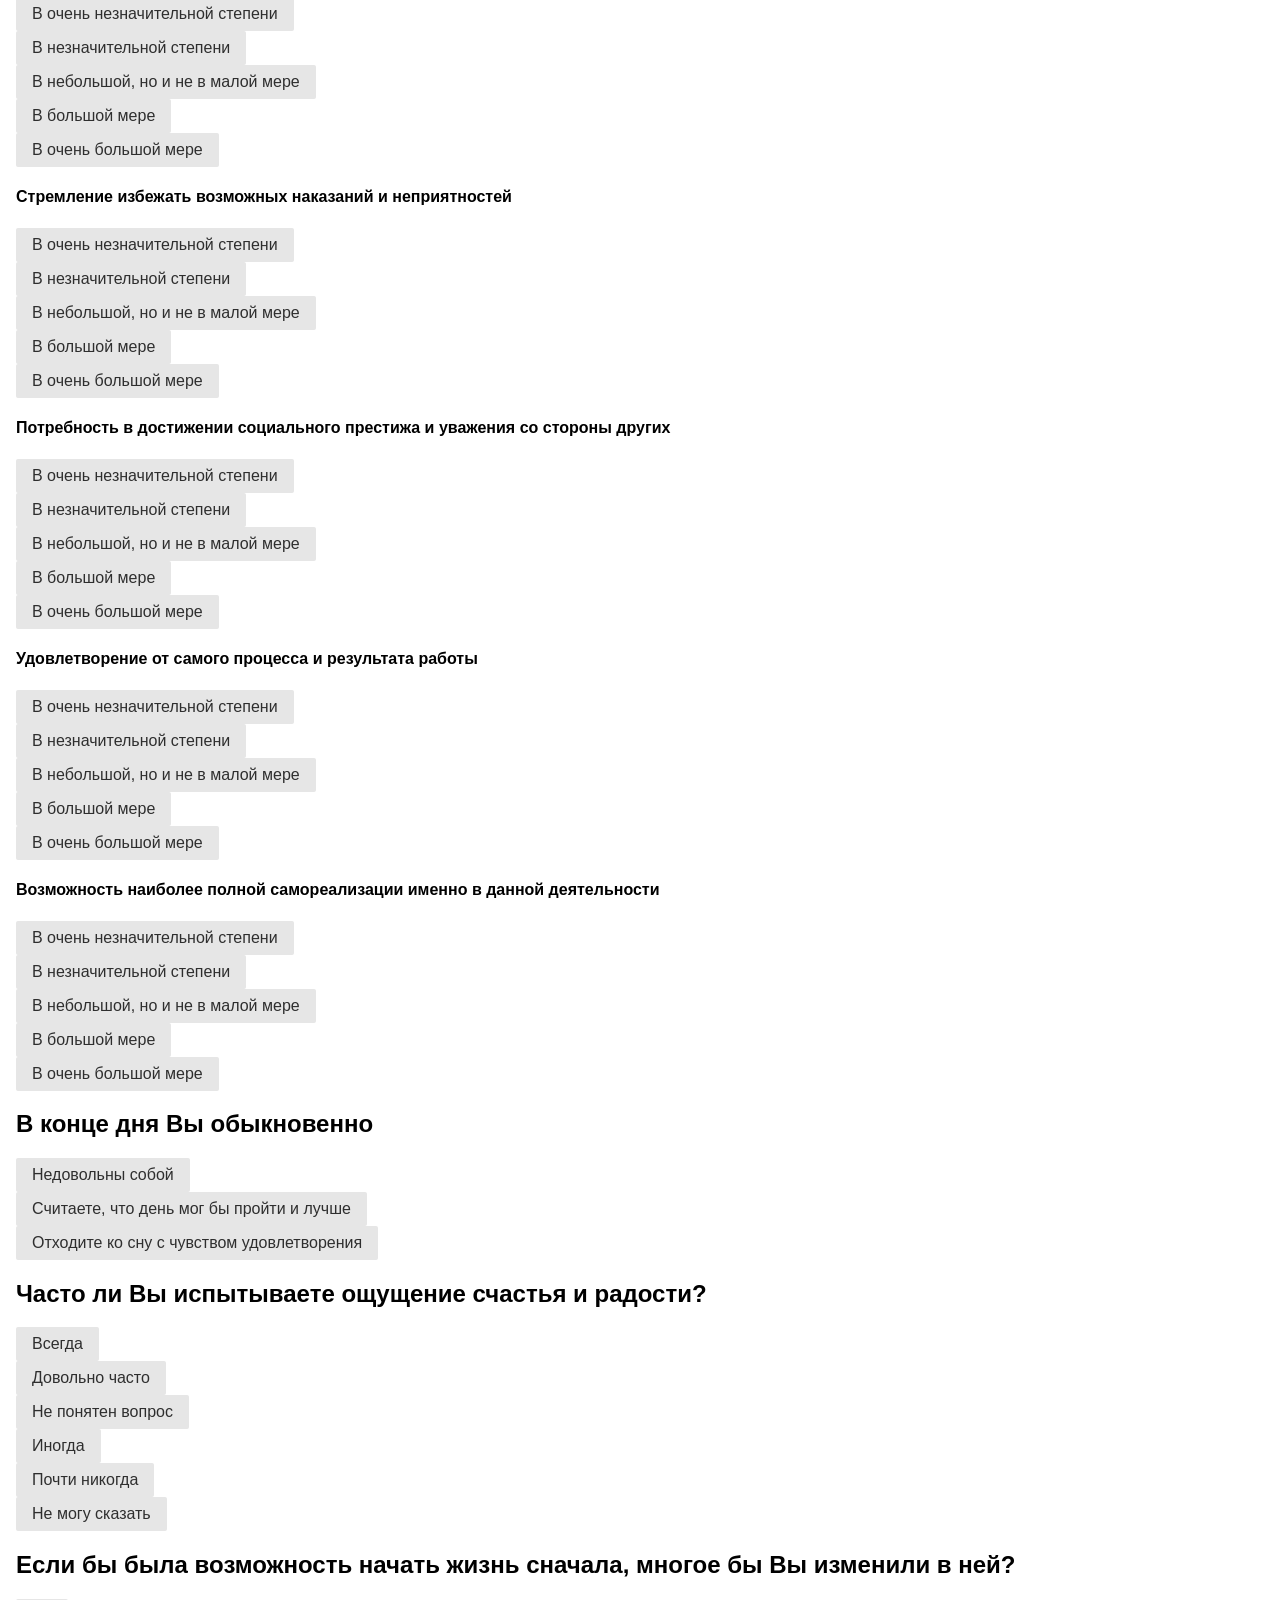
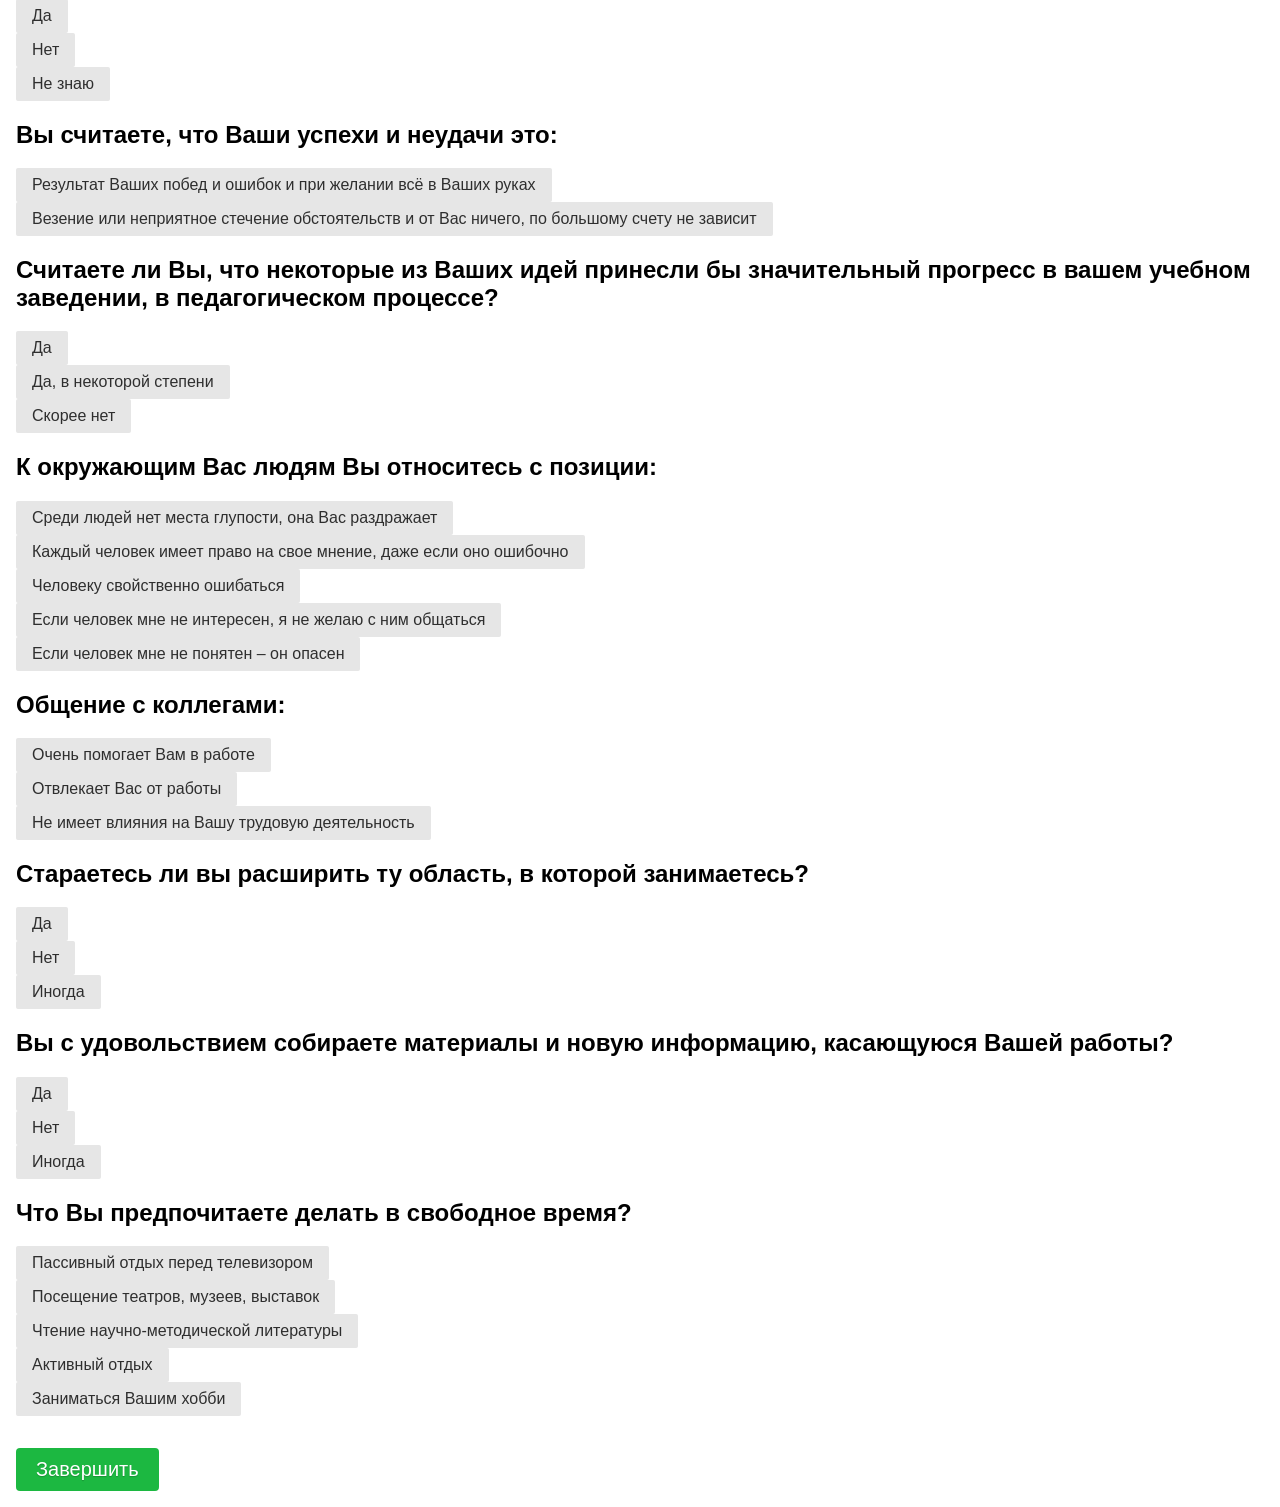
==== commit c2c7b6f1: "added finish button" ====
--- a/200.html
+++ b/200.html
@@ -1 +1 @@
-<!DOCTYPE html><html lang="en"><head><meta charset="utf-8"><title>the-test</title><meta name="viewport" content="width=device-width,initial-scale=1"><meta name="mobile-web-app-capable" content="yes"><meta name="apple-mobile-web-app-capable" content="yes"><link rel="apple-touch-icon" href="/assets/icons/apple-touch-icon.png"><link rel="manifest" href="/manifest.json"><meta name="theme-color" content="#673ab8"><link rel="shortcut icon" href="/favicon.ico"><style>html{-webkit-text-size-adjust:100%;line-height:1.15}body{margin:0}html{font-family:sans-serif}</style><link href="/bundle.3d1ce.css" rel="stylesheet" media="only x" onload="this.media='all'"><noscript><link rel="stylesheet" href="/bundle.3d1ce.css"></noscript></head><body><script type="__PREACT_CLI_DATA__">%7B%22preRenderData%22:%7B%22url%22:%22/200.html%22%7D%7D</script><script crossorigin="anonymous" src="/bundle.757d2.esm.js" type="module"></script><script nomodule="" src="/polyfills.93ff7.js"></script><script nomodule="" defer="defer" src="/bundle.110f0.js"></script></body></html>+<!DOCTYPE html><html lang="en"><head><meta charset="utf-8"><title>the-test</title><meta name="viewport" content="width=device-width,initial-scale=1"><meta name="mobile-web-app-capable" content="yes"><meta name="apple-mobile-web-app-capable" content="yes"><link rel="apple-touch-icon" href="/assets/icons/apple-touch-icon.png"><link rel="manifest" href="/manifest.json"><meta name="theme-color" content="#673ab8"><link rel="shortcut icon" href="/favicon.ico"><style>html{-webkit-text-size-adjust:100%;line-height:1.15}body{margin:0}html{font-family:sans-serif}body{padding:16px}</style><link href="/bundle.1a006.css" rel="stylesheet" media="only x" onload="this.media='all'"><noscript><link rel="stylesheet" href="/bundle.1a006.css"></noscript></head><body><script type="__PREACT_CLI_DATA__">%7B%22preRenderData%22:%7B%22url%22:%22/200.html%22%7D%7D</script><script crossorigin="anonymous" src="/bundle.7dca6.esm.js" type="module"></script><script nomodule="" src="/polyfills.93ff7.js"></script><script nomodule="" defer="defer" src="/bundle.423c4.js"></script></body></html>
--- a/bundle.1a006.css
+++ b/bundle.1a006.css
@@ -0,0 +1,11 @@
+/*!
+Pure v3.0.0
+Copyright 2013 Yahoo!
+Licensed under the BSD License.
+https://github.com/pure-css/pure/blob/master/LICENSE
+*/
+/*!
+normalize.css v | MIT License | https://necolas.github.io/normalize.css/
+Copyright (c) Nicolas Gallagher and Jonathan Neal
+*/
+/*! normalize.css v8.0.1 | MIT License | github.com/necolas/normalize.css */html{-webkit-text-size-adjust:100%;line-height:1.15}body{margin:0}main{display:block}h1{font-size:2em;margin:.67em 0}hr{box-sizing:content-box;height:0;overflow:visible}pre{font-family:monospace,monospace;font-size:1em}a{background-color:transparent}abbr[title]{border-bottom:none;text-decoration:underline;-webkit-text-decoration:underline dotted;text-decoration:underline dotted}b,strong{font-weight:bolder}code,kbd,samp{font-family:monospace,monospace;font-size:1em}small{font-size:80%}sub,sup{font-size:75%;line-height:0;position:relative;vertical-align:baseline}sub{bottom:-.25em}sup{top:-.5em}img{border-style:none}button,input,optgroup,select,textarea{font-family:inherit;font-size:100%;line-height:1.15;margin:0}button,input{overflow:visible}button,select{text-transform:none}[type=button],[type=reset],[type=submit],button{-webkit-appearance:button}[type=button]::-moz-focus-inner,[type=reset]::-moz-focus-inner,[type=submit]::-moz-focus-inner,button::-moz-focus-inner{border-style:none;padding:0}[type=button]:-moz-focusring,[type=reset]:-moz-focusring,[type=submit]:-moz-focusring,button:-moz-focusring{outline:1px dotted ButtonText}fieldset{padding:.35em .75em .625em}legend{box-sizing:border-box;color:inherit;display:table;max-width:100%;padding:0;white-space:normal}progress{vertical-align:baseline}textarea{overflow:auto}[type=checkbox],[type=radio]{box-sizing:border-box;padding:0}[type=number]::-webkit-inner-spin-button,[type=number]::-webkit-outer-spin-button{height:auto}[type=search]{-webkit-appearance:textfield;outline-offset:-2px}[type=search]::-webkit-search-decoration{-webkit-appearance:none}::-webkit-file-upload-button{-webkit-appearance:button;font:inherit}details{display:block}summary{display:list-item}[hidden],template{display:none}html{font-family:sans-serif}.hidden,[hidden]{display:none!important}.pure-img{display:block;height:auto;max-width:100%}.pure-g{-ms-flex-line-pack:start;align-content:flex-start;display:-ms-flexbox;display:flex;-ms-flex-flow:row wrap;flex-flow:row wrap}.pure-u{display:inline-block;vertical-align:top}.pure-u-1,.pure-u-1-1,.pure-u-1-12,.pure-u-1-2,.pure-u-1-24,.pure-u-1-3,.pure-u-1-4,.pure-u-1-5,.pure-u-1-6,.pure-u-1-8,.pure-u-10-24,.pure-u-11-12,.pure-u-11-24,.pure-u-12-24,.pure-u-13-24,.pure-u-14-24,.pure-u-15-24,.pure-u-16-24,.pure-u-17-24,.pure-u-18-24,.pure-u-19-24,.pure-u-2-24,.pure-u-2-3,.pure-u-2-5,.pure-u-20-24,.pure-u-21-24,.pure-u-22-24,.pure-u-23-24,.pure-u-24-24,.pure-u-3-24,.pure-u-3-4,.pure-u-3-5,.pure-u-3-8,.pure-u-4-24,.pure-u-4-5,.pure-u-5-12,.pure-u-5-24,.pure-u-5-5,.pure-u-5-6,.pure-u-5-8,.pure-u-6-24,.pure-u-7-12,.pure-u-7-24,.pure-u-7-8,.pure-u-8-24,.pure-u-9-24{display:inline-block;letter-spacing:normal;text-rendering:auto;vertical-align:top;word-spacing:normal}.pure-u-1-24{width:4.1667%}.pure-u-1-12,.pure-u-2-24{width:8.3333%}.pure-u-1-8,.pure-u-3-24{width:12.5%}.pure-u-1-6,.pure-u-4-24{width:16.6667%}.pure-u-1-5{width:20%}.pure-u-5-24{width:20.8333%}.pure-u-1-4,.pure-u-6-24{width:25%}.pure-u-7-24{width:29.1667%}.pure-u-1-3,.pure-u-8-24{width:33.3333%}.pure-u-3-8,.pure-u-9-24{width:37.5%}.pure-u-2-5{width:40%}.pure-u-10-24,.pure-u-5-12{width:41.6667%}.pure-u-11-24{width:45.8333%}.pure-u-1-2,.pure-u-12-24{width:50%}.pure-u-13-24{width:54.1667%}.pure-u-14-24,.pure-u-7-12{width:58.3333%}.pure-u-3-5{width:60%}.pure-u-15-24,.pure-u-5-8{width:62.5%}.pure-u-16-24,.pure-u-2-3{width:66.6667%}.pure-u-17-24{width:70.8333%}.pure-u-18-24,.pure-u-3-4{width:75%}.pure-u-19-24{width:79.1667%}.pure-u-4-5{width:80%}.pure-u-20-24,.pure-u-5-6{width:83.3333%}.pure-u-21-24,.pure-u-7-8{width:87.5%}.pure-u-11-12,.pure-u-22-24{width:91.6667%}.pure-u-23-24{width:95.8333%}.pure-u-1,.pure-u-1-1,.pure-u-24-24,.pure-u-5-5{width:100%}.pure-button{-webkit-user-drag:none;box-sizing:border-box;cursor:pointer;display:inline-block;line-height:normal;text-align:center;-webkit-user-select:none;-ms-user-select:none;user-select:none;vertical-align:middle;white-space:nowrap}.pure-button::-moz-focus-inner{border:0;padding:0}.pure-button-group{letter-spacing:-.31em;text-rendering:optimizespeed}.opera-only :-o-prefocus,.pure-button-group{word-spacing:-.43em}.pure-button-group .pure-button{letter-spacing:normal;text-rendering:auto;vertical-align:top;word-spacing:normal}.pure-button{background-color:#e6e6e6;border:transparent;border-radius:2px;color:rgba(0,0,0,.8);font-family:inherit;font-size:100%;padding:.5em 1em;text-decoration:none}.pure-button-hover,.pure-button:focus,.pure-button:hover{background-image:linear-gradient(transparent,rgba(0,0,0,.05) 40%,rgba(0,0,0,.1))}.pure-button:focus{outline:0}.pure-button-active,.pure-button:active{border-color:#000;box-shadow:inset 0 0 0 1px rgba(0,0,0,.15),inset 0 0 6px rgba(0,0,0,.2)}.pure-button-disabled,.pure-button-disabled:active,.pure-button-disabled:focus,.pure-button-disabled:hover,.pure-button[disabled]{background-image:none;border:none;box-shadow:none;cursor:not-allowed;opacity:.4;pointer-events:none}.pure-button-hidden{display:none}.pure-button-primary,.pure-button-selected,a.pure-button-primary,a.pure-button-selected{background-color:#0078e7;color:#fff}.pure-button-group .pure-button{border-radius:0;border-right:1px solid rgba(0,0,0,.2);margin:0}.pure-button-group .pure-button:first-child{border-bottom-left-radius:2px;border-top-left-radius:2px}.pure-button-group .pure-button:last-child{border-bottom-right-radius:2px;border-right:none;border-top-right-radius:2px}.pure-form input[type=color],.pure-form input[type=date],.pure-form input[type=datetime-local],.pure-form input[type=datetime],.pure-form input[type=email],.pure-form input[type=month],.pure-form input[type=number],.pure-form input[type=password],.pure-form input[type=search],.pure-form input[type=tel],.pure-form input[type=text],.pure-form input[type=time],.pure-form input[type=url],.pure-form input[type=week],.pure-form select,.pure-form textarea{border:1px solid #ccc;border-radius:4px;box-shadow:inset 0 1px 3px #ddd;box-sizing:border-box;display:inline-block;padding:.5em .6em;vertical-align:middle}.pure-form input:not([type]){border:1px solid #ccc;border-radius:4px;box-shadow:inset 0 1px 3px #ddd;box-sizing:border-box;display:inline-block;padding:.5em .6em}.pure-form input[type=color]{padding:.2em .5em}.pure-form input:not([type]):focus,.pure-form input[type=color]:focus,.pure-form input[type=date]:focus,.pure-form input[type=datetime-local]:focus,.pure-form input[type=datetime]:focus,.pure-form input[type=email]:focus,.pure-form input[type=month]:focus,.pure-form input[type=number]:focus,.pure-form input[type=password]:focus,.pure-form input[type=search]:focus,.pure-form input[type=tel]:focus,.pure-form input[type=text]:focus,.pure-form input[type=time]:focus,.pure-form input[type=url]:focus,.pure-form input[type=week]:focus,.pure-form select:focus,.pure-form textarea:focus{border-color:#129fea;outline:0}.pure-form input[type=checkbox]:focus,.pure-form input[type=file]:focus,.pure-form input[type=radio]:focus{outline:thin solid #129fea;outline:1px auto #129fea}.pure-form .pure-checkbox,.pure-form .pure-radio{display:block;margin:.5em 0}.pure-form input:not([type])[disabled],.pure-form input[type=color][disabled],.pure-form input[type=date][disabled],.pure-form input[type=datetime-local][disabled],.pure-form input[type=datetime][disabled],.pure-form input[type=email][disabled],.pure-form input[type=month][disabled],.pure-form input[type=number][disabled],.pure-form input[type=password][disabled],.pure-form input[type=search][disabled],.pure-form input[type=tel][disabled],.pure-form input[type=text][disabled],.pure-form input[type=time][disabled],.pure-form input[type=url][disabled],.pure-form input[type=week][disabled],.pure-form select[disabled],.pure-form textarea[disabled]{background-color:#eaeded;color:#cad2d3;cursor:not-allowed}.pure-form input[readonly],.pure-form select[readonly],.pure-form textarea[readonly]{background-color:#eee;border-color:#ccc;color:#777}.pure-form input:focus:invalid,.pure-form select:focus:invalid,.pure-form textarea:focus:invalid{border-color:#e9322d;color:#b94a48}.pure-form input[type=checkbox]:focus:invalid:focus,.pure-form input[type=file]:focus:invalid:focus,.pure-form input[type=radio]:focus:invalid:focus{outline-color:#e9322d}.pure-form select{background-color:#fff;border:1px solid #ccc;height:2.25em}.pure-form select[multiple]{height:auto}.pure-form label{margin:.5em 0 .2em}.pure-form fieldset{border:0;margin:0;padding:.35em 0 .75em}.pure-form legend{border-bottom:1px solid #e5e5e5;color:#333;display:block;margin-bottom:.3em;padding:.3em 0;width:100%}.pure-form-stacked input:not([type]),.pure-form-stacked input[type=color],.pure-form-stacked input[type=date],.pure-form-stacked input[type=datetime-local],.pure-form-stacked input[type=datetime],.pure-form-stacked input[type=email],.pure-form-stacked input[type=file],.pure-form-stacked input[type=month],.pure-form-stacked input[type=number],.pure-form-stacked input[type=password],.pure-form-stacked input[type=search],.pure-form-stacked input[type=tel],.pure-form-stacked input[type=text],.pure-form-stacked input[type=time],.pure-form-stacked input[type=url],.pure-form-stacked input[type=week],.pure-form-stacked label,.pure-form-stacked select,.pure-form-stacked textarea{display:block;margin:.25em 0}.pure-form-aligned input,.pure-form-aligned select,.pure-form-aligned textarea,.pure-form-message-inline{display:inline-block;vertical-align:middle}.pure-form-aligned textarea{vertical-align:top}.pure-form-aligned .pure-control-group{margin-bottom:.5em}.pure-form-aligned .pure-control-group label{display:inline-block;margin:0 1em 0 0;text-align:right;vertical-align:middle;width:10em}.pure-form-aligned .pure-controls{margin:1.5em 0 0 11em}.pure-form .pure-input-rounded,.pure-form input.pure-input-rounded{border-radius:2em;padding:.5em 1em}.pure-form .pure-group fieldset{margin-bottom:10px}.pure-form .pure-group input,.pure-form .pure-group textarea{border-radius:0;display:block;margin:0 0 -1px;padding:10px;position:relative;top:-1px}.pure-form .pure-group input:focus,.pure-form .pure-group textarea:focus{z-index:3}.pure-form .pure-group input:first-child,.pure-form .pure-group textarea:first-child{border-radius:4px 4px 0 0;margin:0;top:1px}.pure-form .pure-group input:first-child:last-child,.pure-form .pure-group textarea:first-child:last-child{border-radius:4px;margin:0;top:1px}.pure-form .pure-group input:last-child,.pure-form .pure-group textarea:last-child{border-radius:0 0 4px 4px;margin:0;top:-2px}.pure-form .pure-group button{margin:.35em 0}.pure-form .pure-input-1{width:100%}.pure-form .pure-input-3-4{width:75%}.pure-form .pure-input-2-3{width:66%}.pure-form .pure-input-1-2{width:50%}.pure-form .pure-input-1-3{width:33%}.pure-form .pure-input-1-4{width:25%}.pure-form-message-inline{color:#666;display:inline-block;font-size:.875em;padding-left:.3em;vertical-align:middle}.pure-form-message{color:#666;display:block;font-size:.875em}@media only screen and (max-width:480px){.pure-form button[type=submit]{margin:.7em 0 0}.pure-form input:not([type]),.pure-form input[type=color],.pure-form input[type=date],.pure-form input[type=datetime-local],.pure-form input[type=datetime],.pure-form input[type=email],.pure-form input[type=month],.pure-form input[type=number],.pure-form input[type=password],.pure-form input[type=search],.pure-form input[type=tel],.pure-form input[type=text],.pure-form input[type=time],.pure-form input[type=url],.pure-form input[type=week],.pure-form label{display:block;margin-bottom:.3em}.pure-group input:not([type]),.pure-group input[type=color],.pure-group input[type=date],.pure-group input[type=datetime-local],.pure-group input[type=datetime],.pure-group input[type=email],.pure-group input[type=month],.pure-group input[type=number],.pure-group input[type=password],.pure-group input[type=search],.pure-group input[type=tel],.pure-group input[type=text],.pure-group input[type=time],.pure-group input[type=url],.pure-group input[type=week]{margin-bottom:0}.pure-form-aligned .pure-control-group label{display:block;margin-bottom:.3em;text-align:left;width:100%}.pure-form-aligned .pure-controls{margin:1.5em 0 0}.pure-form-message,.pure-form-message-inline{display:block;font-size:.75em;padding:.2em 0 .8em}}.pure-menu{box-sizing:border-box}.pure-menu-fixed{left:0;position:fixed;top:0;z-index:3}.pure-menu-item,.pure-menu-list{position:relative}.pure-menu-list{list-style:none;margin:0;padding:0}.pure-menu-item{height:100%;margin:0;padding:0}.pure-menu-heading,.pure-menu-link{display:block;text-decoration:none;white-space:nowrap}.pure-menu-horizontal{white-space:nowrap;width:100%}.pure-menu-horizontal .pure-menu-list{display:inline-block}.pure-menu-horizontal .pure-menu-heading,.pure-menu-horizontal .pure-menu-item,.pure-menu-horizontal .pure-menu-separator{display:inline-block;vertical-align:middle}.pure-menu-item .pure-menu-item{display:block}.pure-menu-children{display:none;left:100%;margin:0;padding:0;position:absolute;top:0;z-index:3}.pure-menu-horizontal .pure-menu-children{left:0;top:auto;width:inherit}.pure-menu-active>.pure-menu-children,.pure-menu-allow-hover:hover>.pure-menu-children{display:block;position:absolute}.pure-menu-has-children>.pure-menu-link:after{content:"\25B8";font-size:small;padding-left:.5em}.pure-menu-horizontal .pure-menu-has-children>.pure-menu-link:after{content:"\25BE"}.pure-menu-scrollable{overflow-x:hidden;overflow-y:scroll}.pure-menu-scrollable .pure-menu-list{display:block}.pure-menu-horizontal.pure-menu-scrollable .pure-menu-list{display:inline-block}.pure-menu-horizontal.pure-menu-scrollable{overflow-x:auto;overflow-y:hidden;padding:.5em 0;white-space:nowrap}.pure-menu-horizontal .pure-menu-children .pure-menu-separator,.pure-menu-separator{background-color:#ccc;height:1px;margin:.3em 0}.pure-menu-horizontal .pure-menu-separator{height:1.3em;margin:0 .3em;width:1px}.pure-menu-horizontal .pure-menu-children .pure-menu-separator{display:block;width:auto}.pure-menu-heading{color:#565d64;text-transform:uppercase}.pure-menu-link{color:#777}.pure-menu-children{background-color:#fff}.pure-menu-heading,.pure-menu-link{padding:.5em 1em}.pure-menu-disabled{opacity:.5}.pure-menu-disabled .pure-menu-link:hover{background-color:transparent;cursor:default}.pure-menu-active>.pure-menu-link,.pure-menu-link:focus,.pure-menu-link:hover{background-color:#eee}.pure-menu-selected>.pure-menu-link,.pure-menu-selected>.pure-menu-link:visited{color:#000}.pure-table{border:1px solid #cbcbcb;border-collapse:collapse;border-spacing:0;empty-cells:show}.pure-table caption{color:#000;font:italic 85%/1 arial,sans-serif;padding:1em 0;text-align:center}.pure-table td,.pure-table th{border-bottom-width:0;border-left:1px solid #cbcbcb;border-right-width:0;border-top-width:0;font-size:inherit;margin:0;overflow:visible;padding:.5em 1em}.pure-table thead{background-color:#e0e0e0;color:#000;text-align:left;vertical-align:bottom}.pure-table td{background-color:transparent}.pure-table-odd td,.pure-table-striped tr:nth-child(2n-1) td{background-color:#f2f2f2}.pure-table-bordered td{border-bottom:1px solid #cbcbcb}.pure-table-bordered tbody>tr:last-child>td{border-bottom-width:0}.pure-table-horizontal td,.pure-table-horizontal th{border-width:0 0 1px;border-bottom:1px solid #cbcbcb}.pure-table-horizontal tbody>tr:last-child>td{border-bottom-width:0}body{padding:16px}.button-xlarge{font-size:125%}.button-error,.button-secondary,.button-success,.button-warning{border-radius:4px;color:#fff;text-shadow:0 1px 1px rgba(0,0,0,.2)}.button-success{background:#1cb841}.button-finish{margin-top:32px}.incomplete-error{color:crimson}
--- a/bundle.1a006.css
+++ b/bundle.1a006.css
@@ -0,0 +1,11 @@
+/*!
+Pure v3.0.0
+Copyright 2013 Yahoo!
+Licensed under the BSD License.
+https://github.com/pure-css/pure/blob/master/LICENSE
+*/
+/*!
+normalize.css v | MIT License | https://necolas.github.io/normalize.css/
+Copyright (c) Nicolas Gallagher and Jonathan Neal
+*/
+/*! normalize.css v8.0.1 | MIT License | github.com/necolas/normalize.css */html{-webkit-text-size-adjust:100%;line-height:1.15}body{margin:0}main{display:block}h1{font-size:2em;margin:.67em 0}hr{box-sizing:content-box;height:0;overflow:visible}pre{font-family:monospace,monospace;font-size:1em}a{background-color:transparent}abbr[title]{border-bottom:none;text-decoration:underline;-webkit-text-decoration:underline dotted;text-decoration:underline dotted}b,strong{font-weight:bolder}code,kbd,samp{font-family:monospace,monospace;font-size:1em}small{font-size:80%}sub,sup{font-size:75%;line-height:0;position:relative;vertical-align:baseline}sub{bottom:-.25em}sup{top:-.5em}img{border-style:none}button,input,optgroup,select,textarea{font-family:inherit;font-size:100%;line-height:1.15;margin:0}button,input{overflow:visible}button,select{text-transform:none}[type=button],[type=reset],[type=submit],button{-webkit-appearance:button}[type=button]::-moz-focus-inner,[type=reset]::-moz-focus-inner,[type=submit]::-moz-focus-inner,button::-moz-focus-inner{border-style:none;padding:0}[type=button]:-moz-focusring,[type=reset]:-moz-focusring,[type=submit]:-moz-focusring,button:-moz-focusring{outline:1px dotted ButtonText}fieldset{padding:.35em .75em .625em}legend{box-sizing:border-box;color:inherit;display:table;max-width:100%;padding:0;white-space:normal}progress{vertical-align:baseline}textarea{overflow:auto}[type=checkbox],[type=radio]{box-sizing:border-box;padding:0}[type=number]::-webkit-inner-spin-button,[type=number]::-webkit-outer-spin-button{height:auto}[type=search]{-webkit-appearance:textfield;outline-offset:-2px}[type=search]::-webkit-search-decoration{-webkit-appearance:none}::-webkit-file-upload-button{-webkit-appearance:button;font:inherit}details{display:block}summary{display:list-item}[hidden],template{display:none}html{font-family:sans-serif}.hidden,[hidden]{display:none!important}.pure-img{display:block;height:auto;max-width:100%}.pure-g{-ms-flex-line-pack:start;align-content:flex-start;display:-ms-flexbox;display:flex;-ms-flex-flow:row wrap;flex-flow:row wrap}.pure-u{display:inline-block;vertical-align:top}.pure-u-1,.pure-u-1-1,.pure-u-1-12,.pure-u-1-2,.pure-u-1-24,.pure-u-1-3,.pure-u-1-4,.pure-u-1-5,.pure-u-1-6,.pure-u-1-8,.pure-u-10-24,.pure-u-11-12,.pure-u-11-24,.pure-u-12-24,.pure-u-13-24,.pure-u-14-24,.pure-u-15-24,.pure-u-16-24,.pure-u-17-24,.pure-u-18-24,.pure-u-19-24,.pure-u-2-24,.pure-u-2-3,.pure-u-2-5,.pure-u-20-24,.pure-u-21-24,.pure-u-22-24,.pure-u-23-24,.pure-u-24-24,.pure-u-3-24,.pure-u-3-4,.pure-u-3-5,.pure-u-3-8,.pure-u-4-24,.pure-u-4-5,.pure-u-5-12,.pure-u-5-24,.pure-u-5-5,.pure-u-5-6,.pure-u-5-8,.pure-u-6-24,.pure-u-7-12,.pure-u-7-24,.pure-u-7-8,.pure-u-8-24,.pure-u-9-24{display:inline-block;letter-spacing:normal;text-rendering:auto;vertical-align:top;word-spacing:normal}.pure-u-1-24{width:4.1667%}.pure-u-1-12,.pure-u-2-24{width:8.3333%}.pure-u-1-8,.pure-u-3-24{width:12.5%}.pure-u-1-6,.pure-u-4-24{width:16.6667%}.pure-u-1-5{width:20%}.pure-u-5-24{width:20.8333%}.pure-u-1-4,.pure-u-6-24{width:25%}.pure-u-7-24{width:29.1667%}.pure-u-1-3,.pure-u-8-24{width:33.3333%}.pure-u-3-8,.pure-u-9-24{width:37.5%}.pure-u-2-5{width:40%}.pure-u-10-24,.pure-u-5-12{width:41.6667%}.pure-u-11-24{width:45.8333%}.pure-u-1-2,.pure-u-12-24{width:50%}.pure-u-13-24{width:54.1667%}.pure-u-14-24,.pure-u-7-12{width:58.3333%}.pure-u-3-5{width:60%}.pure-u-15-24,.pure-u-5-8{width:62.5%}.pure-u-16-24,.pure-u-2-3{width:66.6667%}.pure-u-17-24{width:70.8333%}.pure-u-18-24,.pure-u-3-4{width:75%}.pure-u-19-24{width:79.1667%}.pure-u-4-5{width:80%}.pure-u-20-24,.pure-u-5-6{width:83.3333%}.pure-u-21-24,.pure-u-7-8{width:87.5%}.pure-u-11-12,.pure-u-22-24{width:91.6667%}.pure-u-23-24{width:95.8333%}.pure-u-1,.pure-u-1-1,.pure-u-24-24,.pure-u-5-5{width:100%}.pure-button{-webkit-user-drag:none;box-sizing:border-box;cursor:pointer;display:inline-block;line-height:normal;text-align:center;-webkit-user-select:none;-ms-user-select:none;user-select:none;vertical-align:middle;white-space:nowrap}.pure-button::-moz-focus-inner{border:0;padding:0}.pure-button-group{letter-spacing:-.31em;text-rendering:optimizespeed}.opera-only :-o-prefocus,.pure-button-group{word-spacing:-.43em}.pure-button-group .pure-button{letter-spacing:normal;text-rendering:auto;vertical-align:top;word-spacing:normal}.pure-button{background-color:#e6e6e6;border:transparent;border-radius:2px;color:rgba(0,0,0,.8);font-family:inherit;font-size:100%;padding:.5em 1em;text-decoration:none}.pure-button-hover,.pure-button:focus,.pure-button:hover{background-image:linear-gradient(transparent,rgba(0,0,0,.05) 40%,rgba(0,0,0,.1))}.pure-button:focus{outline:0}.pure-button-active,.pure-button:active{border-color:#000;box-shadow:inset 0 0 0 1px rgba(0,0,0,.15),inset 0 0 6px rgba(0,0,0,.2)}.pure-button-disabled,.pure-button-disabled:active,.pure-button-disabled:focus,.pure-button-disabled:hover,.pure-button[disabled]{background-image:none;border:none;box-shadow:none;cursor:not-allowed;opacity:.4;pointer-events:none}.pure-button-hidden{display:none}.pure-button-primary,.pure-button-selected,a.pure-button-primary,a.pure-button-selected{background-color:#0078e7;color:#fff}.pure-button-group .pure-button{border-radius:0;border-right:1px solid rgba(0,0,0,.2);margin:0}.pure-button-group .pure-button:first-child{border-bottom-left-radius:2px;border-top-left-radius:2px}.pure-button-group .pure-button:last-child{border-bottom-right-radius:2px;border-right:none;border-top-right-radius:2px}.pure-form input[type=color],.pure-form input[type=date],.pure-form input[type=datetime-local],.pure-form input[type=datetime],.pure-form input[type=email],.pure-form input[type=month],.pure-form input[type=number],.pure-form input[type=password],.pure-form input[type=search],.pure-form input[type=tel],.pure-form input[type=text],.pure-form input[type=time],.pure-form input[type=url],.pure-form input[type=week],.pure-form select,.pure-form textarea{border:1px solid #ccc;border-radius:4px;box-shadow:inset 0 1px 3px #ddd;box-sizing:border-box;display:inline-block;padding:.5em .6em;vertical-align:middle}.pure-form input:not([type]){border:1px solid #ccc;border-radius:4px;box-shadow:inset 0 1px 3px #ddd;box-sizing:border-box;display:inline-block;padding:.5em .6em}.pure-form input[type=color]{padding:.2em .5em}.pure-form input:not([type]):focus,.pure-form input[type=color]:focus,.pure-form input[type=date]:focus,.pure-form input[type=datetime-local]:focus,.pure-form input[type=datetime]:focus,.pure-form input[type=email]:focus,.pure-form input[type=month]:focus,.pure-form input[type=number]:focus,.pure-form input[type=password]:focus,.pure-form input[type=search]:focus,.pure-form input[type=tel]:focus,.pure-form input[type=text]:focus,.pure-form input[type=time]:focus,.pure-form input[type=url]:focus,.pure-form input[type=week]:focus,.pure-form select:focus,.pure-form textarea:focus{border-color:#129fea;outline:0}.pure-form input[type=checkbox]:focus,.pure-form input[type=file]:focus,.pure-form input[type=radio]:focus{outline:thin solid #129fea;outline:1px auto #129fea}.pure-form .pure-checkbox,.pure-form .pure-radio{display:block;margin:.5em 0}.pure-form input:not([type])[disabled],.pure-form input[type=color][disabled],.pure-form input[type=date][disabled],.pure-form input[type=datetime-local][disabled],.pure-form input[type=datetime][disabled],.pure-form input[type=email][disabled],.pure-form input[type=month][disabled],.pure-form input[type=number][disabled],.pure-form input[type=password][disabled],.pure-form input[type=search][disabled],.pure-form input[type=tel][disabled],.pure-form input[type=text][disabled],.pure-form input[type=time][disabled],.pure-form input[type=url][disabled],.pure-form input[type=week][disabled],.pure-form select[disabled],.pure-form textarea[disabled]{background-color:#eaeded;color:#cad2d3;cursor:not-allowed}.pure-form input[readonly],.pure-form select[readonly],.pure-form textarea[readonly]{background-color:#eee;border-color:#ccc;color:#777}.pure-form input:focus:invalid,.pure-form select:focus:invalid,.pure-form textarea:focus:invalid{border-color:#e9322d;color:#b94a48}.pure-form input[type=checkbox]:focus:invalid:focus,.pure-form input[type=file]:focus:invalid:focus,.pure-form input[type=radio]:focus:invalid:focus{outline-color:#e9322d}.pure-form select{background-color:#fff;border:1px solid #ccc;height:2.25em}.pure-form select[multiple]{height:auto}.pure-form label{margin:.5em 0 .2em}.pure-form fieldset{border:0;margin:0;padding:.35em 0 .75em}.pure-form legend{border-bottom:1px solid #e5e5e5;color:#333;display:block;margin-bottom:.3em;padding:.3em 0;width:100%}.pure-form-stacked input:not([type]),.pure-form-stacked input[type=color],.pure-form-stacked input[type=date],.pure-form-stacked input[type=datetime-local],.pure-form-stacked input[type=datetime],.pure-form-stacked input[type=email],.pure-form-stacked input[type=file],.pure-form-stacked input[type=month],.pure-form-stacked input[type=number],.pure-form-stacked input[type=password],.pure-form-stacked input[type=search],.pure-form-stacked input[type=tel],.pure-form-stacked input[type=text],.pure-form-stacked input[type=time],.pure-form-stacked input[type=url],.pure-form-stacked input[type=week],.pure-form-stacked label,.pure-form-stacked select,.pure-form-stacked textarea{display:block;margin:.25em 0}.pure-form-aligned input,.pure-form-aligned select,.pure-form-aligned textarea,.pure-form-message-inline{display:inline-block;vertical-align:middle}.pure-form-aligned textarea{vertical-align:top}.pure-form-aligned .pure-control-group{margin-bottom:.5em}.pure-form-aligned .pure-control-group label{display:inline-block;margin:0 1em 0 0;text-align:right;vertical-align:middle;width:10em}.pure-form-aligned .pure-controls{margin:1.5em 0 0 11em}.pure-form .pure-input-rounded,.pure-form input.pure-input-rounded{border-radius:2em;padding:.5em 1em}.pure-form .pure-group fieldset{margin-bottom:10px}.pure-form .pure-group input,.pure-form .pure-group textarea{border-radius:0;display:block;margin:0 0 -1px;padding:10px;position:relative;top:-1px}.pure-form .pure-group input:focus,.pure-form .pure-group textarea:focus{z-index:3}.pure-form .pure-group input:first-child,.pure-form .pure-group textarea:first-child{border-radius:4px 4px 0 0;margin:0;top:1px}.pure-form .pure-group input:first-child:last-child,.pure-form .pure-group textarea:first-child:last-child{border-radius:4px;margin:0;top:1px}.pure-form .pure-group input:last-child,.pure-form .pure-group textarea:last-child{border-radius:0 0 4px 4px;margin:0;top:-2px}.pure-form .pure-group button{margin:.35em 0}.pure-form .pure-input-1{width:100%}.pure-form .pure-input-3-4{width:75%}.pure-form .pure-input-2-3{width:66%}.pure-form .pure-input-1-2{width:50%}.pure-form .pure-input-1-3{width:33%}.pure-form .pure-input-1-4{width:25%}.pure-form-message-inline{color:#666;display:inline-block;font-size:.875em;padding-left:.3em;vertical-align:middle}.pure-form-message{color:#666;display:block;font-size:.875em}@media only screen and (max-width:480px){.pure-form button[type=submit]{margin:.7em 0 0}.pure-form input:not([type]),.pure-form input[type=color],.pure-form input[type=date],.pure-form input[type=datetime-local],.pure-form input[type=datetime],.pure-form input[type=email],.pure-form input[type=month],.pure-form input[type=number],.pure-form input[type=password],.pure-form input[type=search],.pure-form input[type=tel],.pure-form input[type=text],.pure-form input[type=time],.pure-form input[type=url],.pure-form input[type=week],.pure-form label{display:block;margin-bottom:.3em}.pure-group input:not([type]),.pure-group input[type=color],.pure-group input[type=date],.pure-group input[type=datetime-local],.pure-group input[type=datetime],.pure-group input[type=email],.pure-group input[type=month],.pure-group input[type=number],.pure-group input[type=password],.pure-group input[type=search],.pure-group input[type=tel],.pure-group input[type=text],.pure-group input[type=time],.pure-group input[type=url],.pure-group input[type=week]{margin-bottom:0}.pure-form-aligned .pure-control-group label{display:block;margin-bottom:.3em;text-align:left;width:100%}.pure-form-aligned .pure-controls{margin:1.5em 0 0}.pure-form-message,.pure-form-message-inline{display:block;font-size:.75em;padding:.2em 0 .8em}}.pure-menu{box-sizing:border-box}.pure-menu-fixed{left:0;position:fixed;top:0;z-index:3}.pure-menu-item,.pure-menu-list{position:relative}.pure-menu-list{list-style:none;margin:0;padding:0}.pure-menu-item{height:100%;margin:0;padding:0}.pure-menu-heading,.pure-menu-link{display:block;text-decoration:none;white-space:nowrap}.pure-menu-horizontal{white-space:nowrap;width:100%}.pure-menu-horizontal .pure-menu-list{display:inline-block}.pure-menu-horizontal .pure-menu-heading,.pure-menu-horizontal .pure-menu-item,.pure-menu-horizontal .pure-menu-separator{display:inline-block;vertical-align:middle}.pure-menu-item .pure-menu-item{display:block}.pure-menu-children{display:none;left:100%;margin:0;padding:0;position:absolute;top:0;z-index:3}.pure-menu-horizontal .pure-menu-children{left:0;top:auto;width:inherit}.pure-menu-active>.pure-menu-children,.pure-menu-allow-hover:hover>.pure-menu-children{display:block;position:absolute}.pure-menu-has-children>.pure-menu-link:after{content:"\25B8";font-size:small;padding-left:.5em}.pure-menu-horizontal .pure-menu-has-children>.pure-menu-link:after{content:"\25BE"}.pure-menu-scrollable{overflow-x:hidden;overflow-y:scroll}.pure-menu-scrollable .pure-menu-list{display:block}.pure-menu-horizontal.pure-menu-scrollable .pure-menu-list{display:inline-block}.pure-menu-horizontal.pure-menu-scrollable{overflow-x:auto;overflow-y:hidden;padding:.5em 0;white-space:nowrap}.pure-menu-horizontal .pure-menu-children .pure-menu-separator,.pure-menu-separator{background-color:#ccc;height:1px;margin:.3em 0}.pure-menu-horizontal .pure-menu-separator{height:1.3em;margin:0 .3em;width:1px}.pure-menu-horizontal .pure-menu-children .pure-menu-separator{display:block;width:auto}.pure-menu-heading{color:#565d64;text-transform:uppercase}.pure-menu-link{color:#777}.pure-menu-children{background-color:#fff}.pure-menu-heading,.pure-menu-link{padding:.5em 1em}.pure-menu-disabled{opacity:.5}.pure-menu-disabled .pure-menu-link:hover{background-color:transparent;cursor:default}.pure-menu-active>.pure-menu-link,.pure-menu-link:focus,.pure-menu-link:hover{background-color:#eee}.pure-menu-selected>.pure-menu-link,.pure-menu-selected>.pure-menu-link:visited{color:#000}.pure-table{border:1px solid #cbcbcb;border-collapse:collapse;border-spacing:0;empty-cells:show}.pure-table caption{color:#000;font:italic 85%/1 arial,sans-serif;padding:1em 0;text-align:center}.pure-table td,.pure-table th{border-bottom-width:0;border-left:1px solid #cbcbcb;border-right-width:0;border-top-width:0;font-size:inherit;margin:0;overflow:visible;padding:.5em 1em}.pure-table thead{background-color:#e0e0e0;color:#000;text-align:left;vertical-align:bottom}.pure-table td{background-color:transparent}.pure-table-odd td,.pure-table-striped tr:nth-child(2n-1) td{background-color:#f2f2f2}.pure-table-bordered td{border-bottom:1px solid #cbcbcb}.pure-table-bordered tbody>tr:last-child>td{border-bottom-width:0}.pure-table-horizontal td,.pure-table-horizontal th{border-width:0 0 1px;border-bottom:1px solid #cbcbcb}.pure-table-horizontal tbody>tr:last-child>td{border-bottom-width:0}body{padding:16px}.button-xlarge{font-size:125%}.button-error,.button-secondary,.button-success,.button-warning{border-radius:4px;color:#fff;text-shadow:0 1px 1px rgba(0,0,0,.2)}.button-success{background:#1cb841}.button-finish{margin-top:32px}.incomplete-error{color:crimson}
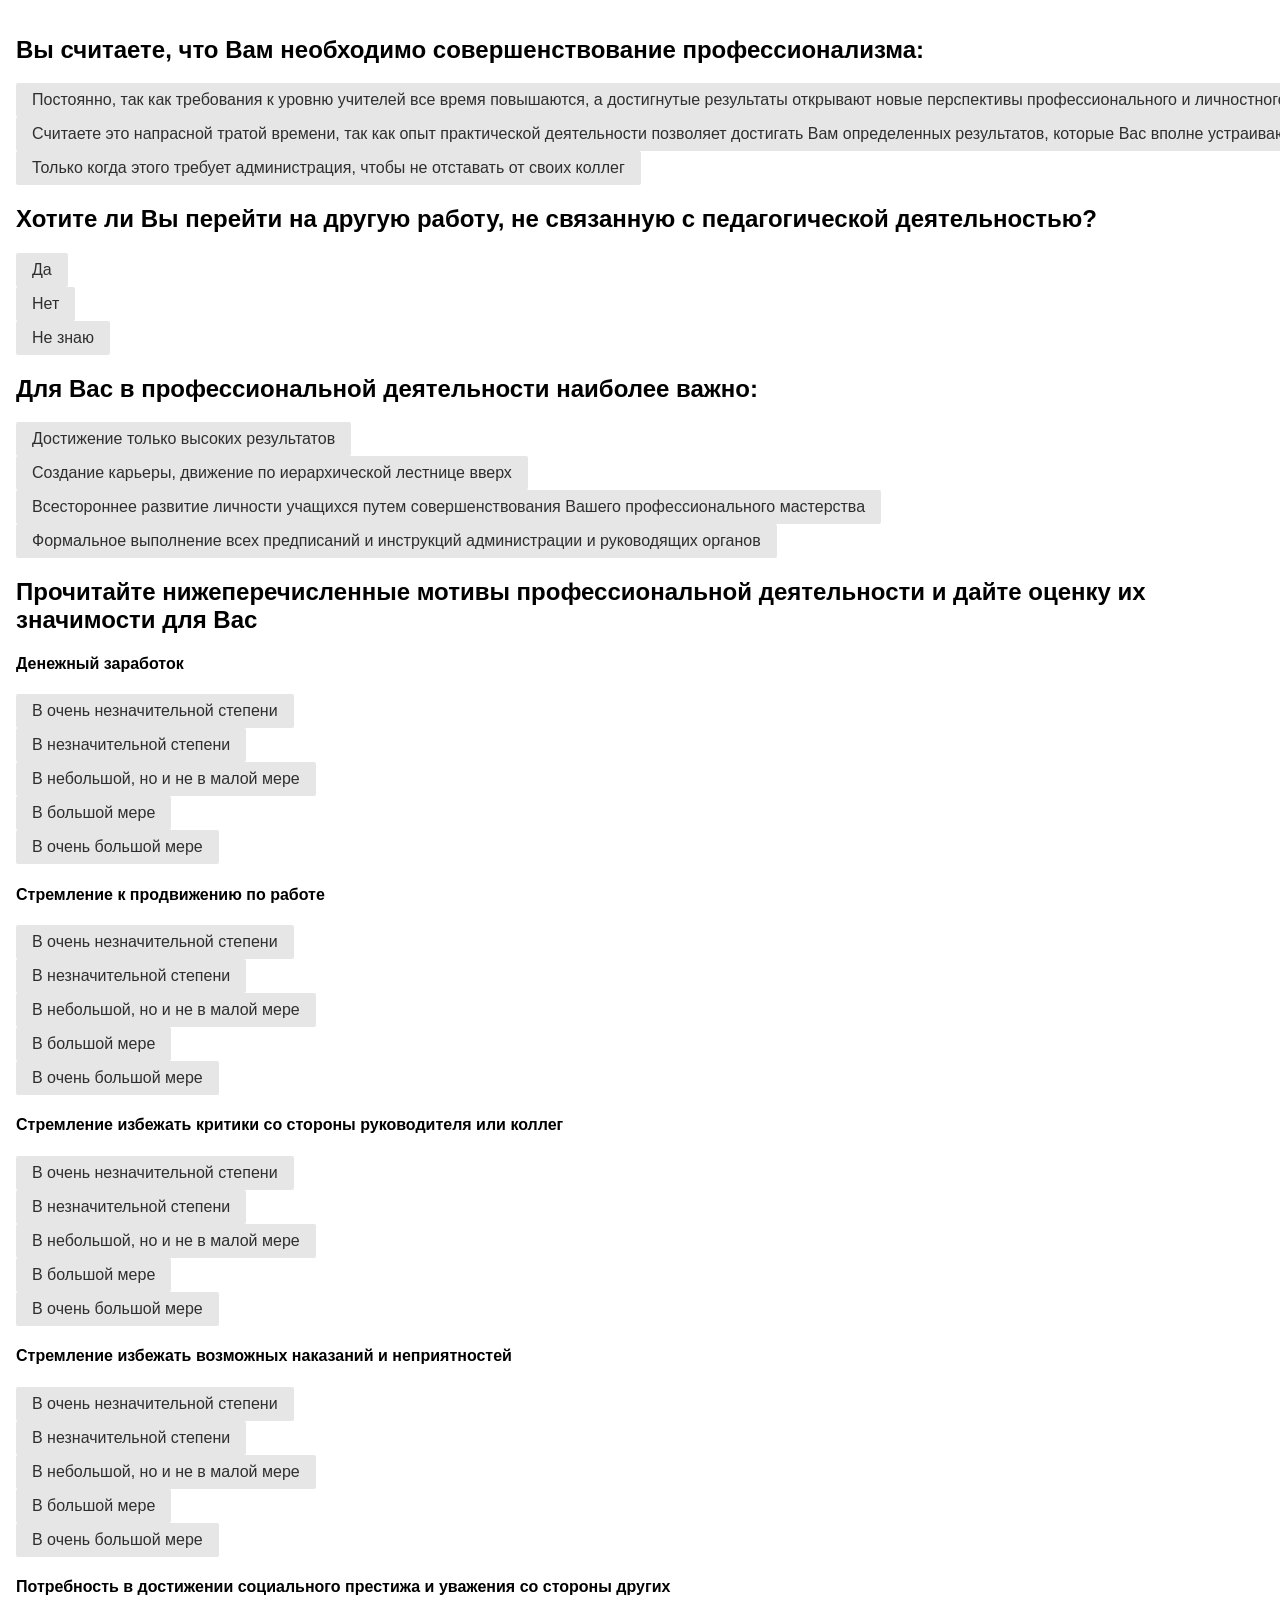
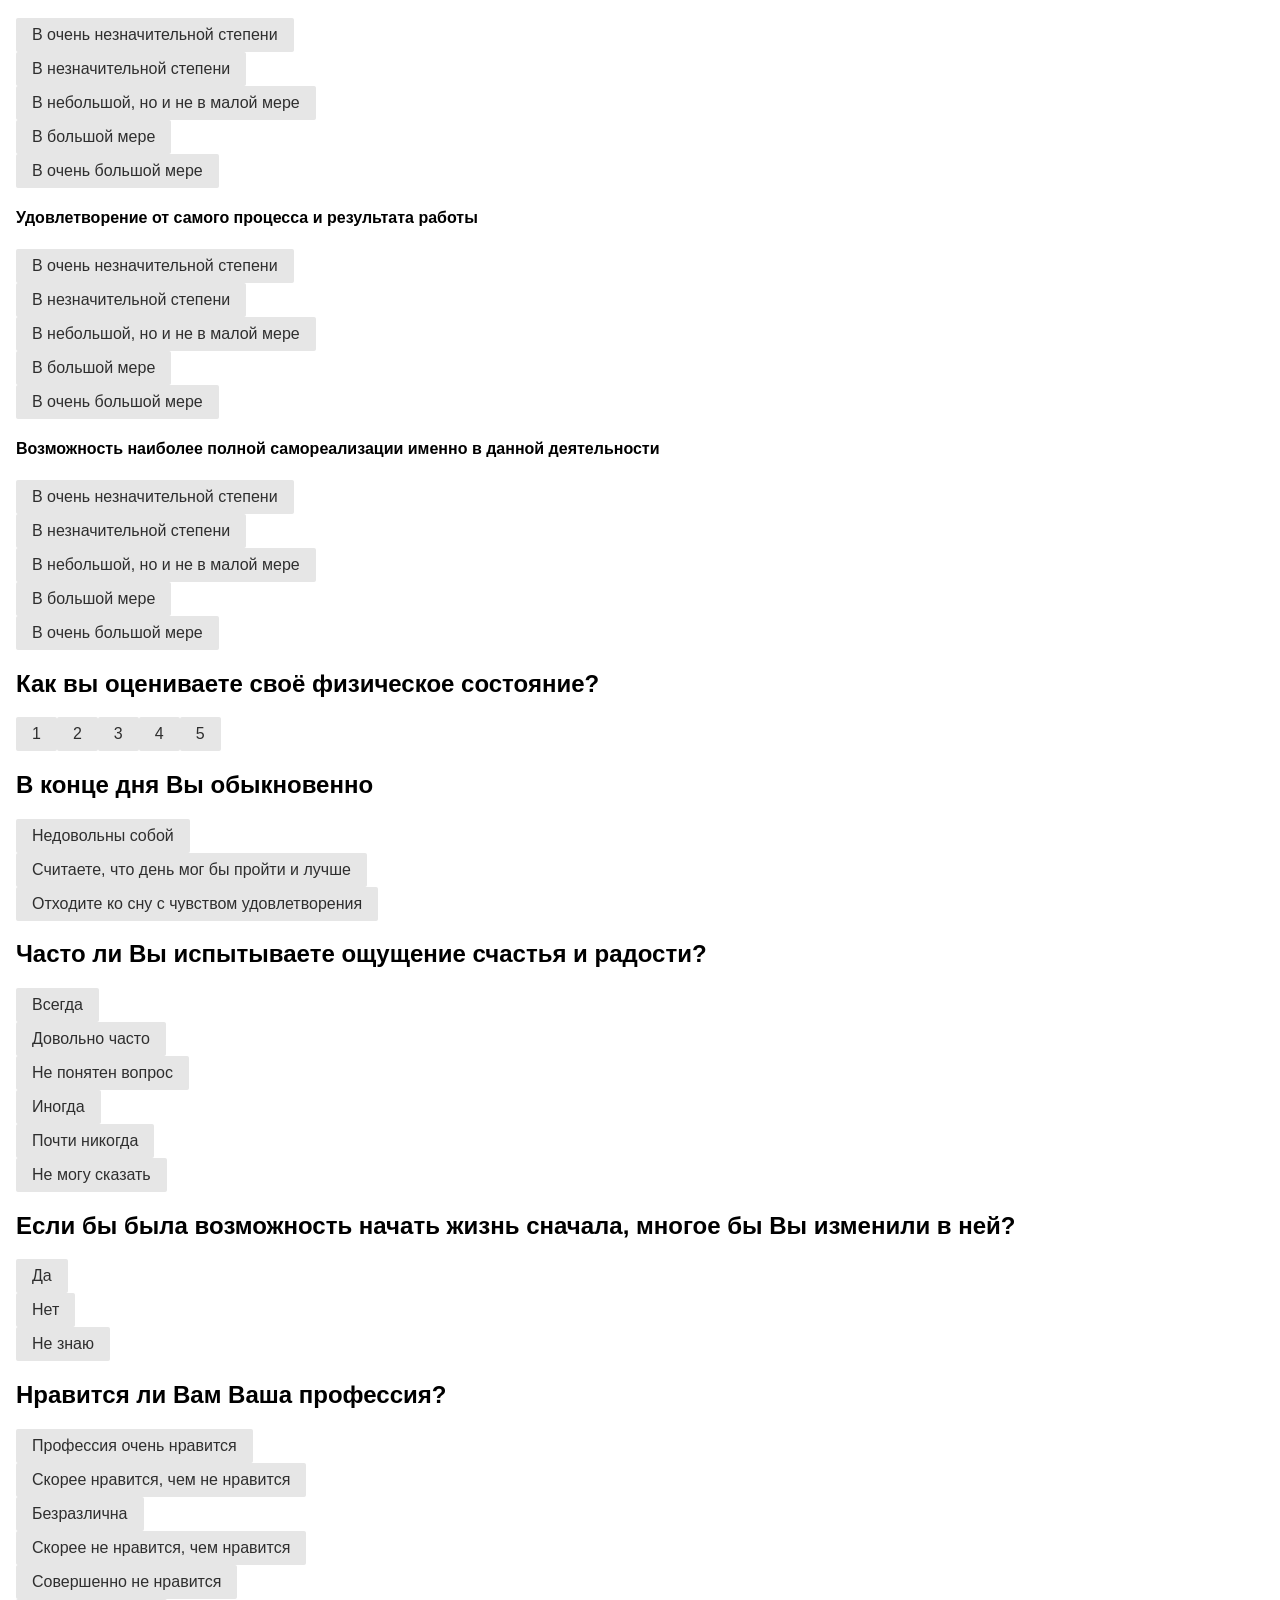
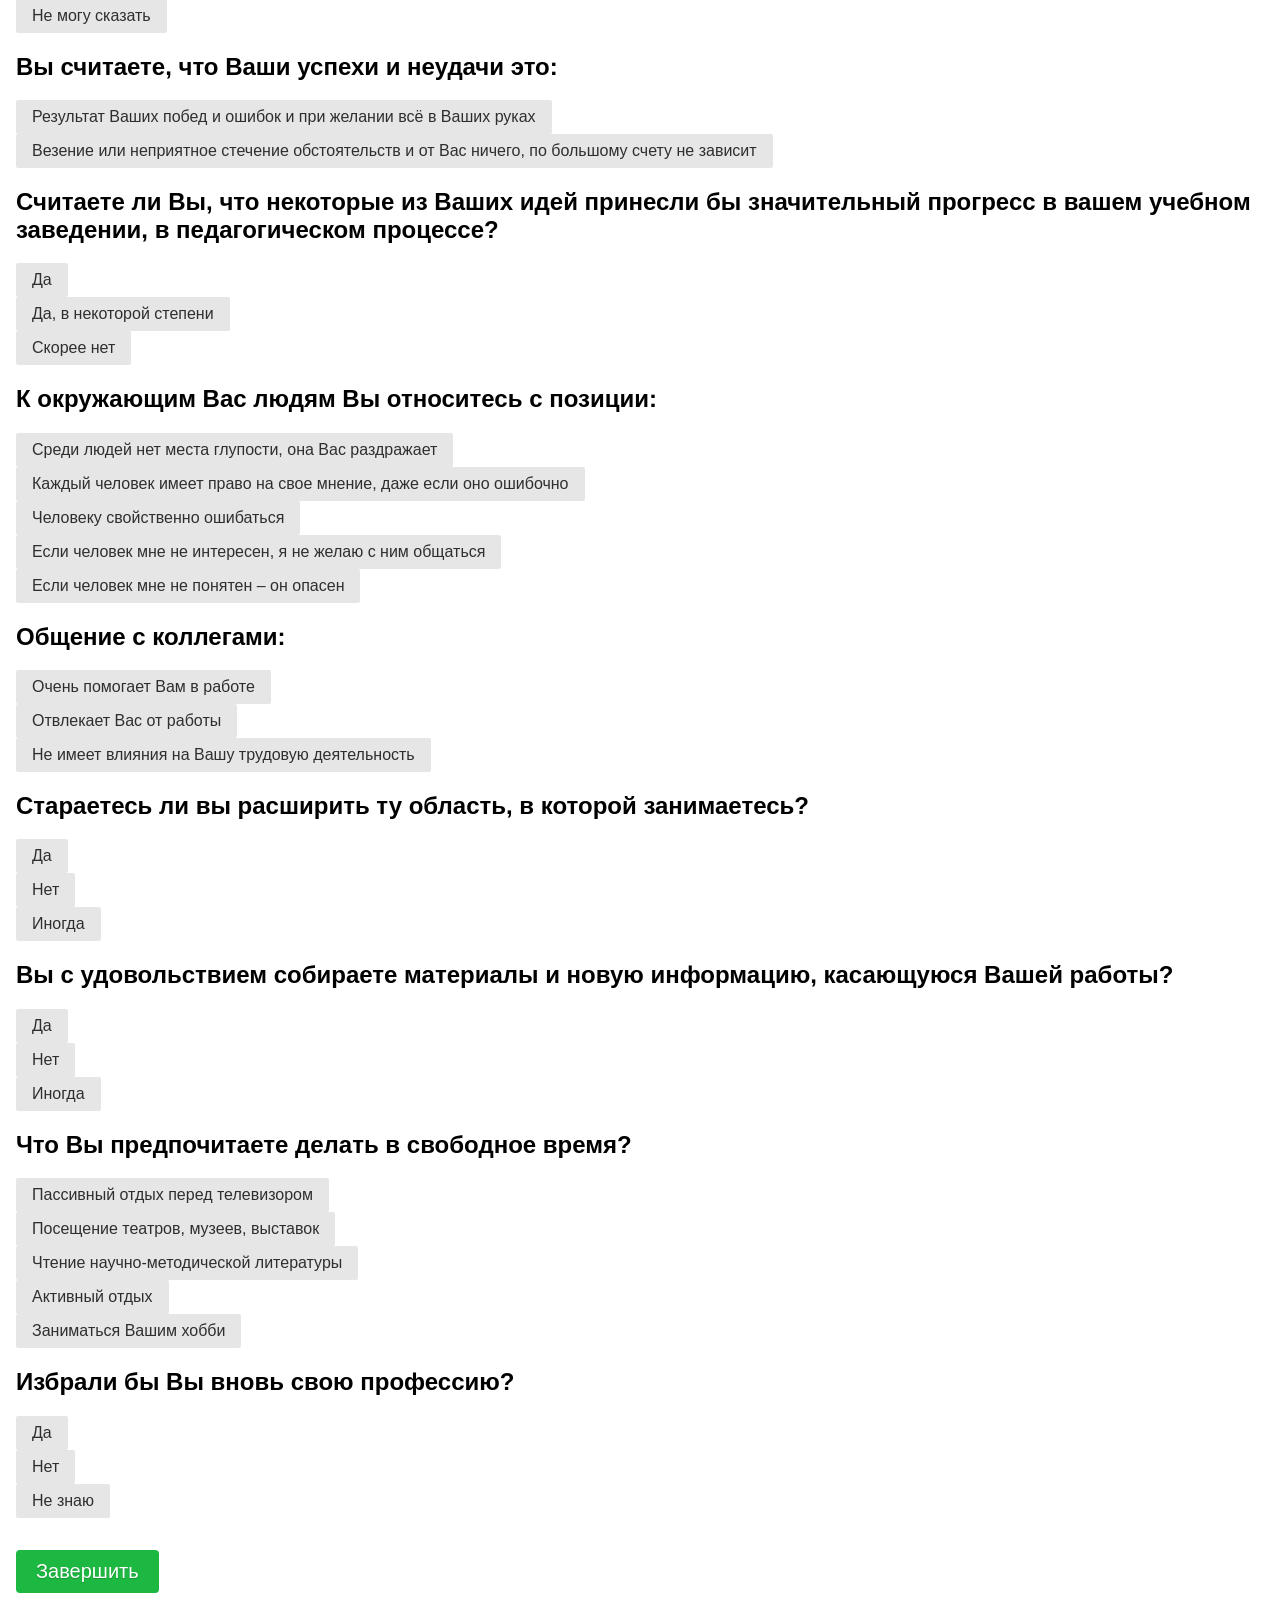
==== commit 75540795: "final" ====
--- a/200.html
+++ b/200.html
@@ -1 +1 @@
-<!DOCTYPE html><html lang="en"><head><meta charset="utf-8"><title>the-test</title><meta name="viewport" content="width=device-width,initial-scale=1"><meta name="mobile-web-app-capable" content="yes"><meta name="apple-mobile-web-app-capable" content="yes"><link rel="apple-touch-icon" href="/assets/icons/apple-touch-icon.png"><link rel="manifest" href="/manifest.json"><meta name="theme-color" content="#673ab8"><link rel="shortcut icon" href="/favicon.ico"><style>html{-webkit-text-size-adjust:100%;line-height:1.15}body{margin:0}html{font-family:sans-serif}body{padding:16px}</style><link href="/bundle.1a006.css" rel="stylesheet" media="only x" onload="this.media='all'"><noscript><link rel="stylesheet" href="/bundle.1a006.css"></noscript></head><body><script type="__PREACT_CLI_DATA__">%7B%22preRenderData%22:%7B%22url%22:%22/200.html%22%7D%7D</script><script crossorigin="anonymous" src="/bundle.7dca6.esm.js" type="module"></script><script nomodule="" src="/polyfills.93ff7.js"></script><script nomodule="" defer="defer" src="/bundle.423c4.js"></script></body></html>+<!DOCTYPE html><html lang="en"><head><meta charset="utf-8"><title>the-test</title><meta name="viewport" content="width=device-width,initial-scale=1"><meta name="mobile-web-app-capable" content="yes"><meta name="apple-mobile-web-app-capable" content="yes"><link rel="apple-touch-icon" href="/assets/icons/apple-touch-icon.png"><link rel="manifest" href="/manifest.json"><meta name="theme-color" content="#673ab8"><link rel="shortcut icon" href="/favicon.ico"><style>html{-webkit-text-size-adjust:100%;line-height:1.15}body{margin:0}html{font-family:sans-serif}body{padding:16px}</style><link href="/bundle.1a006.css" rel="stylesheet" media="only x" onload="this.media='all'"><noscript><link rel="stylesheet" href="/bundle.1a006.css"></noscript></head><body><script type="__PREACT_CLI_DATA__">%7B%22preRenderData%22:%7B%22url%22:%22/200.html%22%7D%7D</script><script crossorigin="anonymous" src="/bundle.43952.esm.js" type="module"></script><script nomodule="" src="/polyfills.93ff7.js"></script><script nomodule="" defer="defer" src="/bundle.5655a.js"></script></body></html>
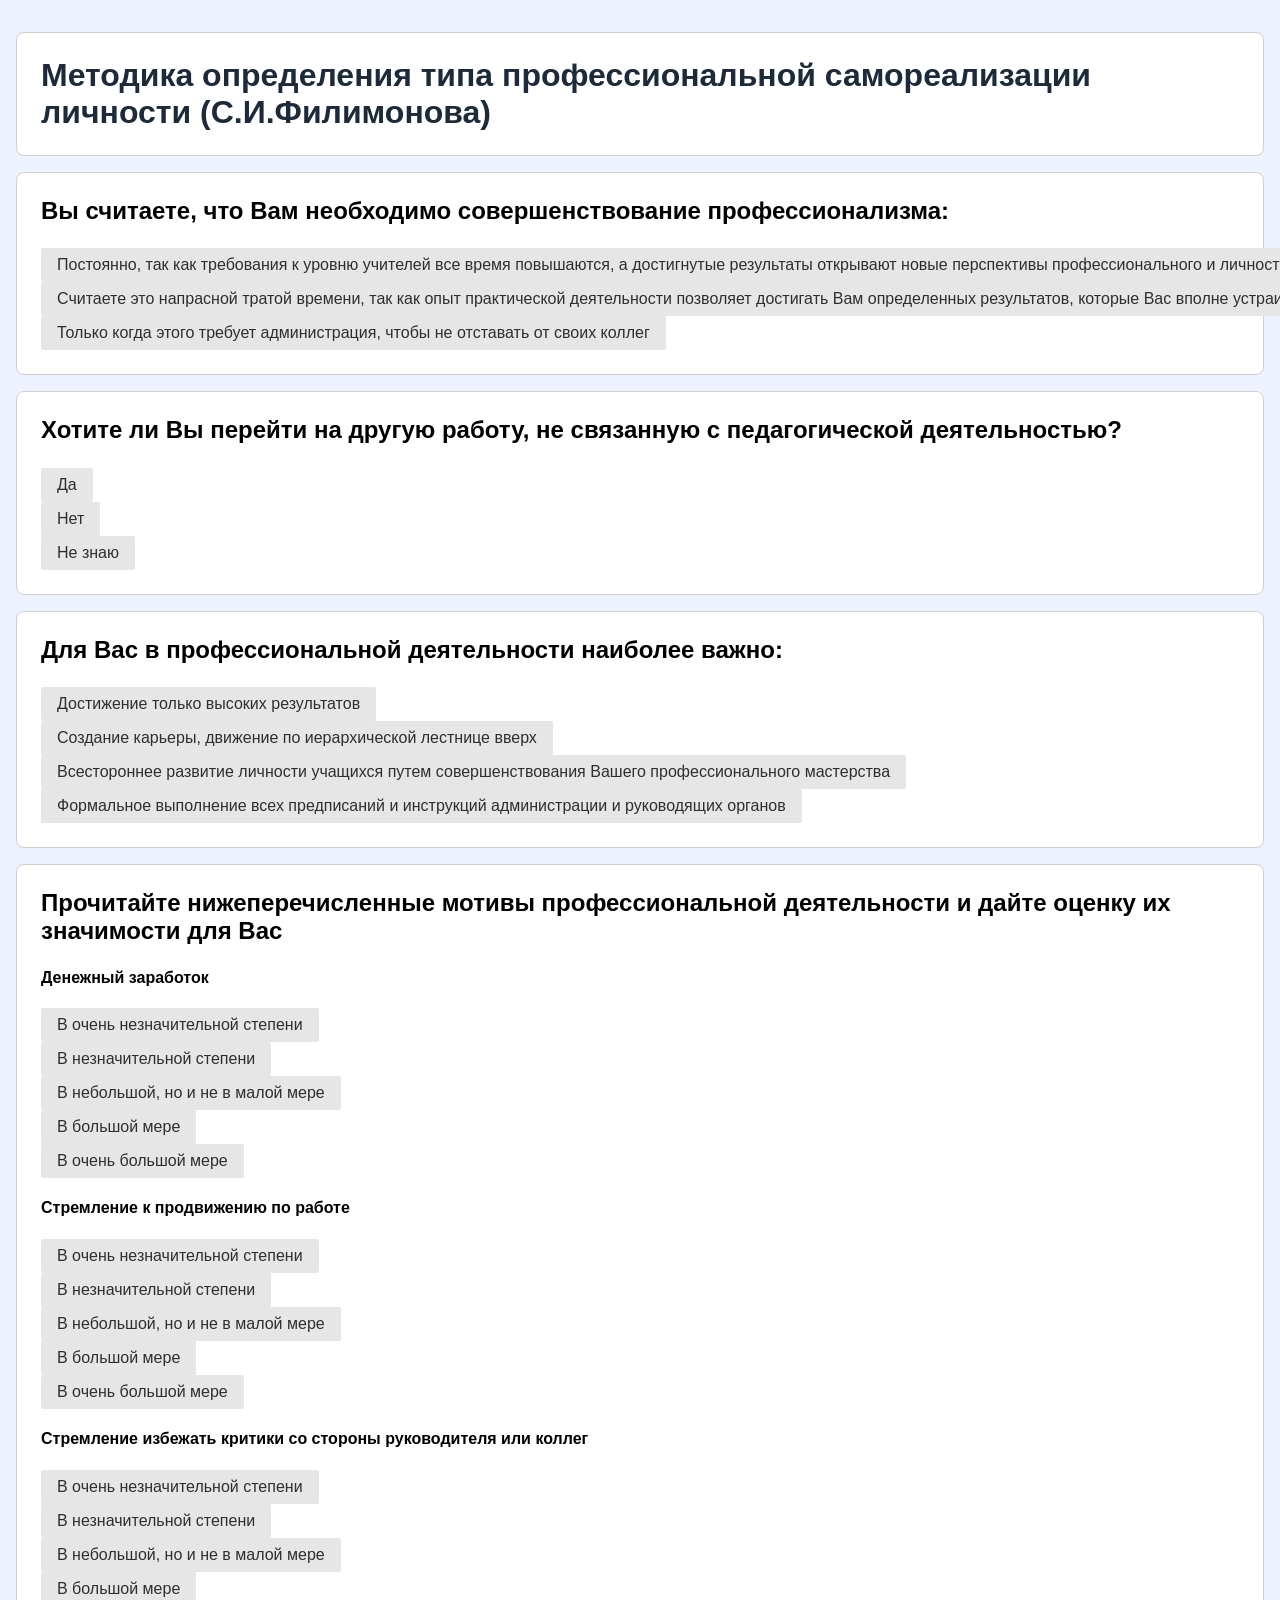
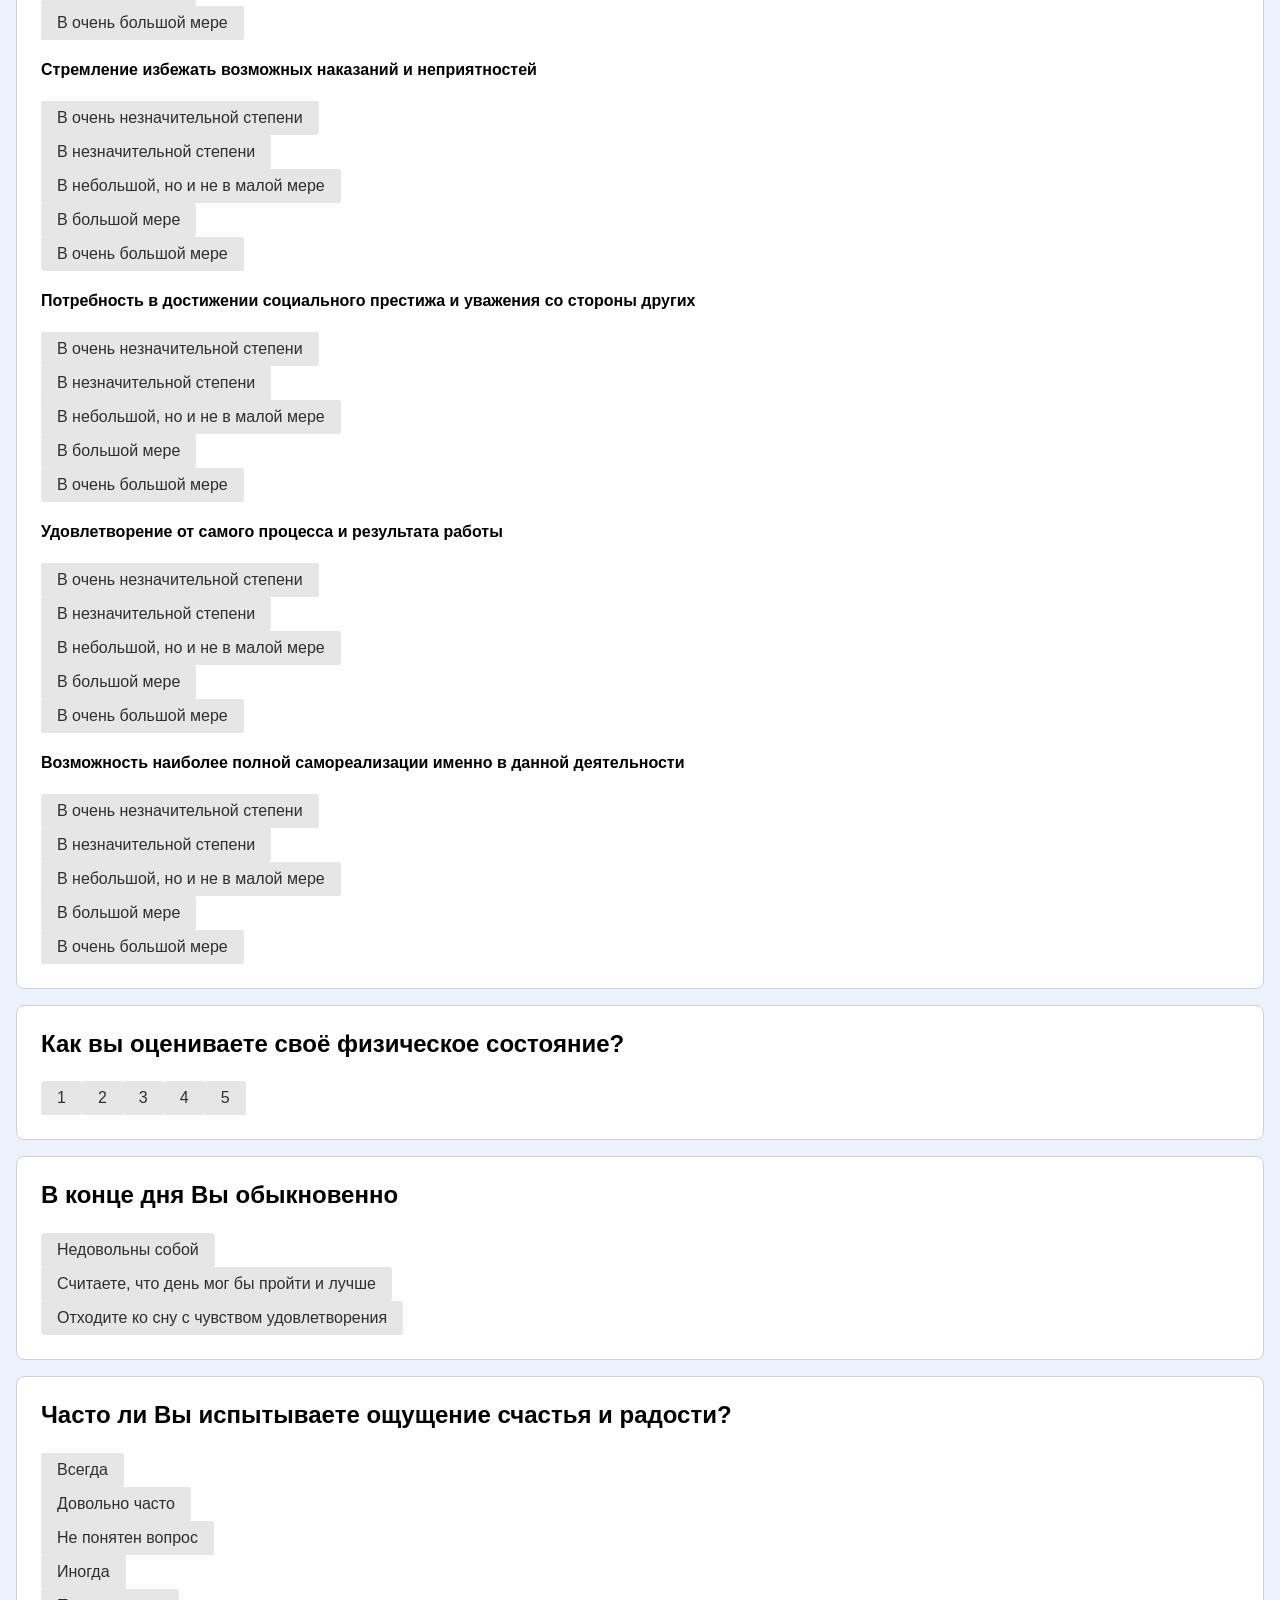
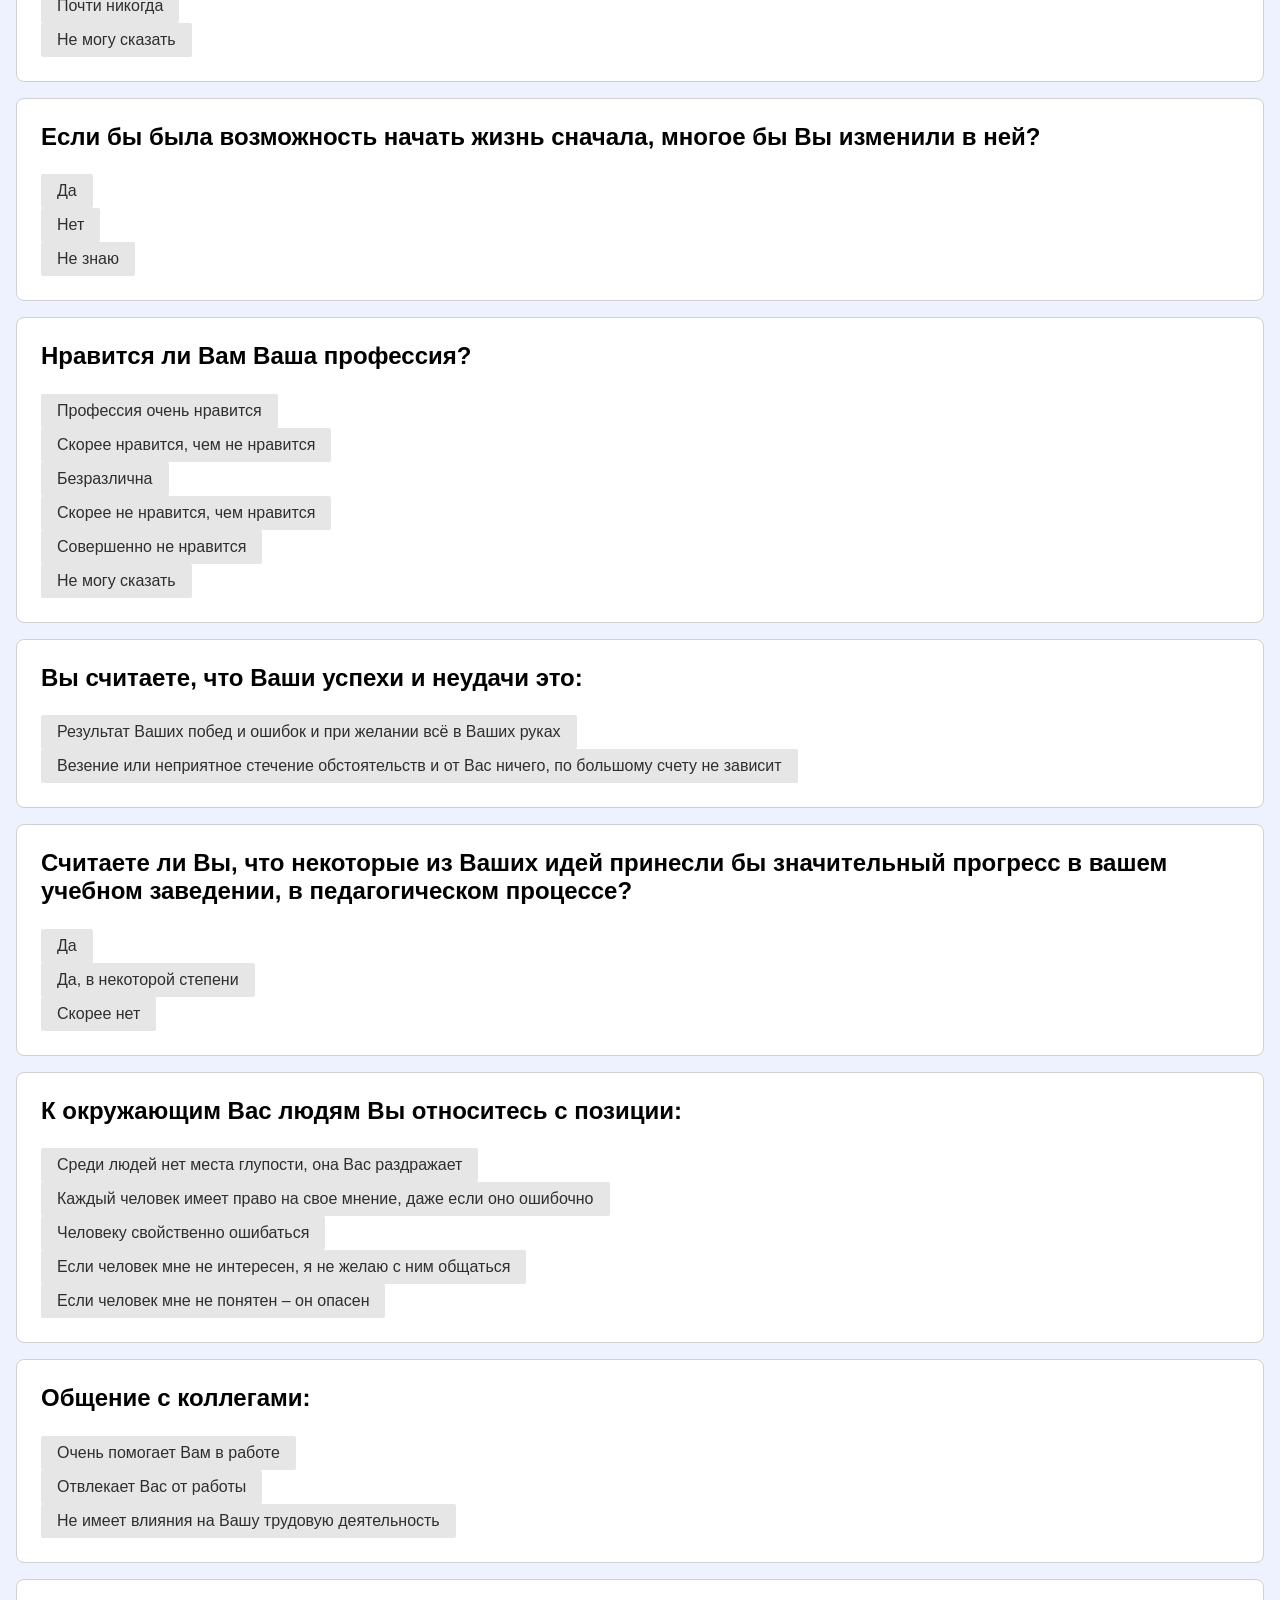
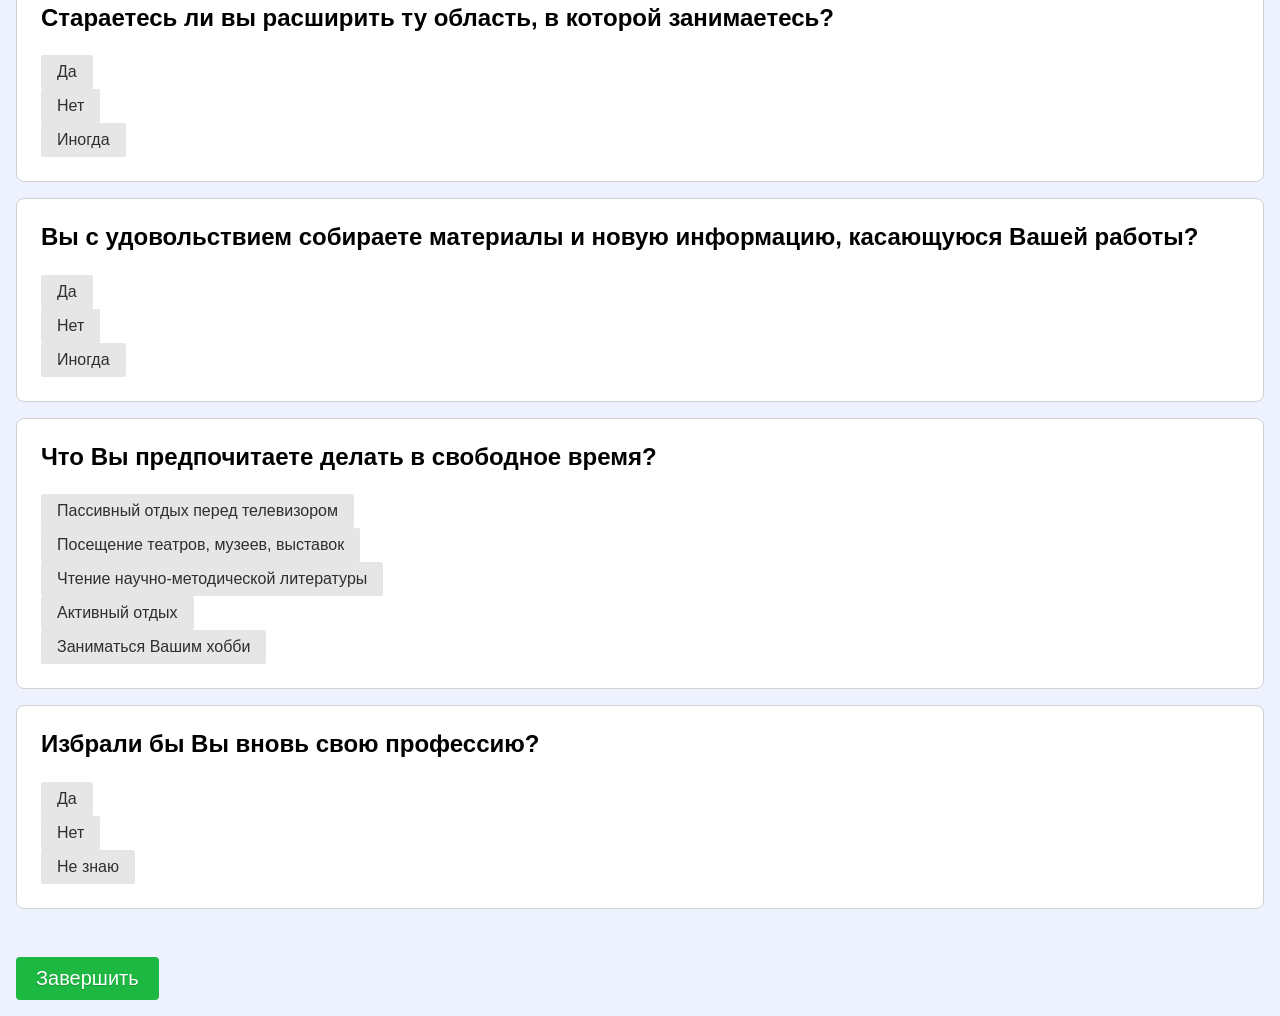
==== commit f6fd7d4a: "fix title" ====
--- a/200.html
+++ b/200.html
@@ -1 +1 @@
-<!DOCTYPE html><html lang="en"><head><meta charset="utf-8"><title>the-test</title><meta name="viewport" content="width=device-width,initial-scale=1"><meta name="mobile-web-app-capable" content="yes"><meta name="apple-mobile-web-app-capable" content="yes"><link rel="apple-touch-icon" href="/assets/icons/apple-touch-icon.png"><link rel="manifest" href="/manifest.json"><meta name="theme-color" content="#673ab8"><link rel="shortcut icon" href="/favicon.ico"><style>html{-webkit-text-size-adjust:100%;line-height:1.15}body{margin:0}html{font-family:sans-serif}body{padding:16px}</style><link href="/bundle.1a006.css" rel="stylesheet" media="only x" onload="this.media='all'"><noscript><link rel="stylesheet" href="/bundle.1a006.css"></noscript></head><body><script type="__PREACT_CLI_DATA__">%7B%22preRenderData%22:%7B%22url%22:%22/200.html%22%7D%7D</script><script crossorigin="anonymous" src="/bundle.43952.esm.js" type="module"></script><script nomodule="" src="/polyfills.93ff7.js"></script><script nomodule="" defer="defer" src="/bundle.5655a.js"></script></body></html>+<!DOCTYPE html><html lang="en"><head><meta charset="utf-8"><title>Тест на определение типа самореализации</title><meta name="viewport" content="width=device-width,initial-scale=1"><meta name="mobile-web-app-capable" content="yes"><meta name="apple-mobile-web-app-capable" content="yes"><link rel="apple-touch-icon" href="/assets/icons/apple-touch-icon.png"><link rel="manifest" href="/manifest.json"><meta name="theme-color" content="#673ab8"><link rel="shortcut icon" href="/favicon.ico"><style>html{-webkit-text-size-adjust:100%;line-height:1.15}body{margin:0}html{font-family:sans-serif}body{-ms-flex-pack:center;background-color:#eef2ff;justify-content:center;padding:16px}</style><link href="/bundle.e680b.css" rel="stylesheet" media="only x" onload="this.media='all'"><noscript><link rel="stylesheet" href="/bundle.e680b.css"></noscript></head><body><script type="__PREACT_CLI_DATA__">%7B%22preRenderData%22:%7B%22url%22:%22/200.html%22%7D%7D</script><script crossorigin="anonymous" src="/bundle.05168.esm.js" type="module"></script><script nomodule="" src="/polyfills.93ff7.js"></script><script nomodule="" defer="defer" src="/bundle.6377a.js"></script></body></html>
--- a/bundle.e680b.css
+++ b/bundle.e680b.css
@@ -0,0 +1,11 @@
+/*!
+Pure v3.0.0
+Copyright 2013 Yahoo!
+Licensed under the BSD License.
+https://github.com/pure-css/pure/blob/master/LICENSE
+*/
+/*!
+normalize.css v | MIT License | https://necolas.github.io/normalize.css/
+Copyright (c) Nicolas Gallagher and Jonathan Neal
+*/
+/*! normalize.css v8.0.1 | MIT License | github.com/necolas/normalize.css */html{-webkit-text-size-adjust:100%;line-height:1.15}body{margin:0}main{display:block}h1{font-size:2em;margin:.67em 0}hr{box-sizing:content-box;height:0;overflow:visible}pre{font-family:monospace,monospace;font-size:1em}a{background-color:transparent}abbr[title]{border-bottom:none;text-decoration:underline;-webkit-text-decoration:underline dotted;text-decoration:underline dotted}b,strong{font-weight:bolder}code,kbd,samp{font-family:monospace,monospace;font-size:1em}small{font-size:80%}sub,sup{font-size:75%;line-height:0;position:relative;vertical-align:baseline}sub{bottom:-.25em}sup{top:-.5em}img{border-style:none}button,input,optgroup,select,textarea{font-family:inherit;font-size:100%;line-height:1.15;margin:0}button,input{overflow:visible}button,select{text-transform:none}[type=button],[type=reset],[type=submit],button{-webkit-appearance:button}[type=button]::-moz-focus-inner,[type=reset]::-moz-focus-inner,[type=submit]::-moz-focus-inner,button::-moz-focus-inner{border-style:none;padding:0}[type=button]:-moz-focusring,[type=reset]:-moz-focusring,[type=submit]:-moz-focusring,button:-moz-focusring{outline:1px dotted ButtonText}fieldset{padding:.35em .75em .625em}legend{box-sizing:border-box;color:inherit;display:table;max-width:100%;padding:0;white-space:normal}progress{vertical-align:baseline}textarea{overflow:auto}[type=checkbox],[type=radio]{box-sizing:border-box;padding:0}[type=number]::-webkit-inner-spin-button,[type=number]::-webkit-outer-spin-button{height:auto}[type=search]{-webkit-appearance:textfield;outline-offset:-2px}[type=search]::-webkit-search-decoration{-webkit-appearance:none}::-webkit-file-upload-button{-webkit-appearance:button;font:inherit}details{display:block}summary{display:list-item}[hidden],template{display:none}html{font-family:sans-serif}.hidden,[hidden]{display:none!important}.pure-img{display:block;height:auto;max-width:100%}.pure-g{-ms-flex-line-pack:start;align-content:flex-start;display:-ms-flexbox;display:flex;-ms-flex-flow:row wrap;flex-flow:row wrap}.pure-u{display:inline-block;vertical-align:top}.pure-u-1,.pure-u-1-1,.pure-u-1-12,.pure-u-1-2,.pure-u-1-24,.pure-u-1-3,.pure-u-1-4,.pure-u-1-5,.pure-u-1-6,.pure-u-1-8,.pure-u-10-24,.pure-u-11-12,.pure-u-11-24,.pure-u-12-24,.pure-u-13-24,.pure-u-14-24,.pure-u-15-24,.pure-u-16-24,.pure-u-17-24,.pure-u-18-24,.pure-u-19-24,.pure-u-2-24,.pure-u-2-3,.pure-u-2-5,.pure-u-20-24,.pure-u-21-24,.pure-u-22-24,.pure-u-23-24,.pure-u-24-24,.pure-u-3-24,.pure-u-3-4,.pure-u-3-5,.pure-u-3-8,.pure-u-4-24,.pure-u-4-5,.pure-u-5-12,.pure-u-5-24,.pure-u-5-5,.pure-u-5-6,.pure-u-5-8,.pure-u-6-24,.pure-u-7-12,.pure-u-7-24,.pure-u-7-8,.pure-u-8-24,.pure-u-9-24{display:inline-block;letter-spacing:normal;text-rendering:auto;vertical-align:top;word-spacing:normal}.pure-u-1-24{width:4.1667%}.pure-u-1-12,.pure-u-2-24{width:8.3333%}.pure-u-1-8,.pure-u-3-24{width:12.5%}.pure-u-1-6,.pure-u-4-24{width:16.6667%}.pure-u-1-5{width:20%}.pure-u-5-24{width:20.8333%}.pure-u-1-4,.pure-u-6-24{width:25%}.pure-u-7-24{width:29.1667%}.pure-u-1-3,.pure-u-8-24{width:33.3333%}.pure-u-3-8,.pure-u-9-24{width:37.5%}.pure-u-2-5{width:40%}.pure-u-10-24,.pure-u-5-12{width:41.6667%}.pure-u-11-24{width:45.8333%}.pure-u-1-2,.pure-u-12-24{width:50%}.pure-u-13-24{width:54.1667%}.pure-u-14-24,.pure-u-7-12{width:58.3333%}.pure-u-3-5{width:60%}.pure-u-15-24,.pure-u-5-8{width:62.5%}.pure-u-16-24,.pure-u-2-3{width:66.6667%}.pure-u-17-24{width:70.8333%}.pure-u-18-24,.pure-u-3-4{width:75%}.pure-u-19-24{width:79.1667%}.pure-u-4-5{width:80%}.pure-u-20-24,.pure-u-5-6{width:83.3333%}.pure-u-21-24,.pure-u-7-8{width:87.5%}.pure-u-11-12,.pure-u-22-24{width:91.6667%}.pure-u-23-24{width:95.8333%}.pure-u-1,.pure-u-1-1,.pure-u-24-24,.pure-u-5-5{width:100%}.pure-button{-webkit-user-drag:none;box-sizing:border-box;cursor:pointer;display:inline-block;line-height:normal;text-align:center;-webkit-user-select:none;-ms-user-select:none;user-select:none;vertical-align:middle;white-space:nowrap}.pure-button::-moz-focus-inner{border:0;padding:0}.pure-button-group{letter-spacing:-.31em;text-rendering:optimizespeed}.opera-only :-o-prefocus,.pure-button-group{word-spacing:-.43em}.pure-button-group .pure-button{letter-spacing:normal;text-rendering:auto;vertical-align:top;word-spacing:normal}.pure-button{background-color:#e6e6e6;border:transparent;border-radius:2px;color:rgba(0,0,0,.8);font-family:inherit;font-size:100%;padding:.5em 1em;text-decoration:none}.pure-button-hover,.pure-button:focus,.pure-button:hover{background-image:linear-gradient(transparent,rgba(0,0,0,.05) 40%,rgba(0,0,0,.1))}.pure-button:focus{outline:0}.pure-button-active,.pure-button:active{border-color:#000;box-shadow:inset 0 0 0 1px rgba(0,0,0,.15),inset 0 0 6px rgba(0,0,0,.2)}.pure-button-disabled,.pure-button-disabled:active,.pure-button-disabled:focus,.pure-button-disabled:hover,.pure-button[disabled]{background-image:none;border:none;box-shadow:none;cursor:not-allowed;opacity:.4;pointer-events:none}.pure-button-hidden{display:none}.pure-button-primary,.pure-button-selected,a.pure-button-primary,a.pure-button-selected{background-color:#0078e7;color:#fff}.pure-button-group .pure-button{border-radius:0;border-right:1px solid rgba(0,0,0,.2);margin:0}.pure-button-group .pure-button:first-child{border-bottom-left-radius:2px;border-top-left-radius:2px}.pure-button-group .pure-button:last-child{border-bottom-right-radius:2px;border-right:none;border-top-right-radius:2px}.pure-form input[type=color],.pure-form input[type=date],.pure-form input[type=datetime-local],.pure-form input[type=datetime],.pure-form input[type=email],.pure-form input[type=month],.pure-form input[type=number],.pure-form input[type=password],.pure-form input[type=search],.pure-form input[type=tel],.pure-form input[type=text],.pure-form input[type=time],.pure-form input[type=url],.pure-form input[type=week],.pure-form select,.pure-form textarea{border:1px solid #ccc;border-radius:4px;box-shadow:inset 0 1px 3px #ddd;box-sizing:border-box;display:inline-block;padding:.5em .6em;vertical-align:middle}.pure-form input:not([type]){border:1px solid #ccc;border-radius:4px;box-shadow:inset 0 1px 3px #ddd;box-sizing:border-box;display:inline-block;padding:.5em .6em}.pure-form input[type=color]{padding:.2em .5em}.pure-form input:not([type]):focus,.pure-form input[type=color]:focus,.pure-form input[type=date]:focus,.pure-form input[type=datetime-local]:focus,.pure-form input[type=datetime]:focus,.pure-form input[type=email]:focus,.pure-form input[type=month]:focus,.pure-form input[type=number]:focus,.pure-form input[type=password]:focus,.pure-form input[type=search]:focus,.pure-form input[type=tel]:focus,.pure-form input[type=text]:focus,.pure-form input[type=time]:focus,.pure-form input[type=url]:focus,.pure-form input[type=week]:focus,.pure-form select:focus,.pure-form textarea:focus{border-color:#129fea;outline:0}.pure-form input[type=checkbox]:focus,.pure-form input[type=file]:focus,.pure-form input[type=radio]:focus{outline:thin solid #129fea;outline:1px auto #129fea}.pure-form .pure-checkbox,.pure-form .pure-radio{display:block;margin:.5em 0}.pure-form input:not([type])[disabled],.pure-form input[type=color][disabled],.pure-form input[type=date][disabled],.pure-form input[type=datetime-local][disabled],.pure-form input[type=datetime][disabled],.pure-form input[type=email][disabled],.pure-form input[type=month][disabled],.pure-form input[type=number][disabled],.pure-form input[type=password][disabled],.pure-form input[type=search][disabled],.pure-form input[type=tel][disabled],.pure-form input[type=text][disabled],.pure-form input[type=time][disabled],.pure-form input[type=url][disabled],.pure-form input[type=week][disabled],.pure-form select[disabled],.pure-form textarea[disabled]{background-color:#eaeded;color:#cad2d3;cursor:not-allowed}.pure-form input[readonly],.pure-form select[readonly],.pure-form textarea[readonly]{background-color:#eee;border-color:#ccc;color:#777}.pure-form input:focus:invalid,.pure-form select:focus:invalid,.pure-form textarea:focus:invalid{border-color:#e9322d;color:#b94a48}.pure-form input[type=checkbox]:focus:invalid:focus,.pure-form input[type=file]:focus:invalid:focus,.pure-form input[type=radio]:focus:invalid:focus{outline-color:#e9322d}.pure-form select{background-color:#fff;border:1px solid #ccc;height:2.25em}.pure-form select[multiple]{height:auto}.pure-form label{margin:.5em 0 .2em}.pure-form fieldset{border:0;margin:0;padding:.35em 0 .75em}.pure-form legend{border-bottom:1px solid #e5e5e5;color:#333;display:block;margin-bottom:.3em;padding:.3em 0;width:100%}.pure-form-stacked input:not([type]),.pure-form-stacked input[type=color],.pure-form-stacked input[type=date],.pure-form-stacked input[type=datetime-local],.pure-form-stacked input[type=datetime],.pure-form-stacked input[type=email],.pure-form-stacked input[type=file],.pure-form-stacked input[type=month],.pure-form-stacked input[type=number],.pure-form-stacked input[type=password],.pure-form-stacked input[type=search],.pure-form-stacked input[type=tel],.pure-form-stacked input[type=text],.pure-form-stacked input[type=time],.pure-form-stacked input[type=url],.pure-form-stacked input[type=week],.pure-form-stacked label,.pure-form-stacked select,.pure-form-stacked textarea{display:block;margin:.25em 0}.pure-form-aligned input,.pure-form-aligned select,.pure-form-aligned textarea,.pure-form-message-inline{display:inline-block;vertical-align:middle}.pure-form-aligned textarea{vertical-align:top}.pure-form-aligned .pure-control-group{margin-bottom:.5em}.pure-form-aligned .pure-control-group label{display:inline-block;margin:0 1em 0 0;text-align:right;vertical-align:middle;width:10em}.pure-form-aligned .pure-controls{margin:1.5em 0 0 11em}.pure-form .pure-input-rounded,.pure-form input.pure-input-rounded{border-radius:2em;padding:.5em 1em}.pure-form .pure-group fieldset{margin-bottom:10px}.pure-form .pure-group input,.pure-form .pure-group textarea{border-radius:0;display:block;margin:0 0 -1px;padding:10px;position:relative;top:-1px}.pure-form .pure-group input:focus,.pure-form .pure-group textarea:focus{z-index:3}.pure-form .pure-group input:first-child,.pure-form .pure-group textarea:first-child{border-radius:4px 4px 0 0;margin:0;top:1px}.pure-form .pure-group input:first-child:last-child,.pure-form .pure-group textarea:first-child:last-child{border-radius:4px;margin:0;top:1px}.pure-form .pure-group input:last-child,.pure-form .pure-group textarea:last-child{border-radius:0 0 4px 4px;margin:0;top:-2px}.pure-form .pure-group button{margin:.35em 0}.pure-form .pure-input-1{width:100%}.pure-form .pure-input-3-4{width:75%}.pure-form .pure-input-2-3{width:66%}.pure-form .pure-input-1-2{width:50%}.pure-form .pure-input-1-3{width:33%}.pure-form .pure-input-1-4{width:25%}.pure-form-message-inline{color:#666;display:inline-block;font-size:.875em;padding-left:.3em;vertical-align:middle}.pure-form-message{color:#666;display:block;font-size:.875em}@media only screen and (max-width:480px){.pure-form button[type=submit]{margin:.7em 0 0}.pure-form input:not([type]),.pure-form input[type=color],.pure-form input[type=date],.pure-form input[type=datetime-local],.pure-form input[type=datetime],.pure-form input[type=email],.pure-form input[type=month],.pure-form input[type=number],.pure-form input[type=password],.pure-form input[type=search],.pure-form input[type=tel],.pure-form input[type=text],.pure-form input[type=time],.pure-form input[type=url],.pure-form input[type=week],.pure-form label{display:block;margin-bottom:.3em}.pure-group input:not([type]),.pure-group input[type=color],.pure-group input[type=date],.pure-group input[type=datetime-local],.pure-group input[type=datetime],.pure-group input[type=email],.pure-group input[type=month],.pure-group input[type=number],.pure-group input[type=password],.pure-group input[type=search],.pure-group input[type=tel],.pure-group input[type=text],.pure-group input[type=time],.pure-group input[type=url],.pure-group input[type=week]{margin-bottom:0}.pure-form-aligned .pure-control-group label{display:block;margin-bottom:.3em;text-align:left;width:100%}.pure-form-aligned .pure-controls{margin:1.5em 0 0}.pure-form-message,.pure-form-message-inline{display:block;font-size:.75em;padding:.2em 0 .8em}}.pure-menu{box-sizing:border-box}.pure-menu-fixed{left:0;position:fixed;top:0;z-index:3}.pure-menu-item,.pure-menu-list{position:relative}.pure-menu-list{list-style:none;margin:0;padding:0}.pure-menu-item{height:100%;margin:0;padding:0}.pure-menu-heading,.pure-menu-link{display:block;text-decoration:none;white-space:nowrap}.pure-menu-horizontal{white-space:nowrap;width:100%}.pure-menu-horizontal .pure-menu-list{display:inline-block}.pure-menu-horizontal .pure-menu-heading,.pure-menu-horizontal .pure-menu-item,.pure-menu-horizontal .pure-menu-separator{display:inline-block;vertical-align:middle}.pure-menu-item .pure-menu-item{display:block}.pure-menu-children{display:none;left:100%;margin:0;padding:0;position:absolute;top:0;z-index:3}.pure-menu-horizontal .pure-menu-children{left:0;top:auto;width:inherit}.pure-menu-active>.pure-menu-children,.pure-menu-allow-hover:hover>.pure-menu-children{display:block;position:absolute}.pure-menu-has-children>.pure-menu-link:after{content:"\25B8";font-size:small;padding-left:.5em}.pure-menu-horizontal .pure-menu-has-children>.pure-menu-link:after{content:"\25BE"}.pure-menu-scrollable{overflow-x:hidden;overflow-y:scroll}.pure-menu-scrollable .pure-menu-list{display:block}.pure-menu-horizontal.pure-menu-scrollable .pure-menu-list{display:inline-block}.pure-menu-horizontal.pure-menu-scrollable{overflow-x:auto;overflow-y:hidden;padding:.5em 0;white-space:nowrap}.pure-menu-horizontal .pure-menu-children .pure-menu-separator,.pure-menu-separator{background-color:#ccc;height:1px;margin:.3em 0}.pure-menu-horizontal .pure-menu-separator{height:1.3em;margin:0 .3em;width:1px}.pure-menu-horizontal .pure-menu-children .pure-menu-separator{display:block;width:auto}.pure-menu-heading{color:#565d64;text-transform:uppercase}.pure-menu-link{color:#777}.pure-menu-children{background-color:#fff}.pure-menu-heading,.pure-menu-link{padding:.5em 1em}.pure-menu-disabled{opacity:.5}.pure-menu-disabled .pure-menu-link:hover{background-color:transparent;cursor:default}.pure-menu-active>.pure-menu-link,.pure-menu-link:focus,.pure-menu-link:hover{background-color:#eee}.pure-menu-selected>.pure-menu-link,.pure-menu-selected>.pure-menu-link:visited{color:#000}.pure-table{border:1px solid #cbcbcb;border-collapse:collapse;border-spacing:0;empty-cells:show}.pure-table caption{color:#000;font:italic 85%/1 arial,sans-serif;padding:1em 0;text-align:center}.pure-table td,.pure-table th{border-bottom-width:0;border-left:1px solid #cbcbcb;border-right-width:0;border-top-width:0;font-size:inherit;margin:0;overflow:visible;padding:.5em 1em}.pure-table thead{background-color:#e0e0e0;color:#000;text-align:left;vertical-align:bottom}.pure-table td{background-color:transparent}.pure-table-odd td,.pure-table-striped tr:nth-child(2n-1) td{background-color:#f2f2f2}.pure-table-bordered td{border-bottom:1px solid #cbcbcb}.pure-table-bordered tbody>tr:last-child>td{border-bottom-width:0}.pure-table-horizontal td,.pure-table-horizontal th{border-width:0 0 1px;border-bottom:1px solid #cbcbcb}.pure-table-horizontal tbody>tr:last-child>td{border-bottom-width:0}body{-ms-flex-pack:center;background-color:#eef2ff;justify-content:center;padding:16px}.button-xlarge{font-size:125%}.button-error,.button-secondary,.button-success,.button-warning{border-radius:4px;color:#fff;text-shadow:0 1px 1px rgba(0,0,0,.2)}.button-success{background:#1cb841}.button-finish{margin-top:32px}.incomplete-error{color:crimson}.header{border-bottom:1px solid #009b90;color:#1c2a39}.card{background-color:#fff;border:1px solid #d0d0d0;border-radius:8px;margin:16px 0;padding:24px}.question-title{margin-bottom:24px}h2{margin:0;padding:0}
--- a/bundle.e680b.css
+++ b/bundle.e680b.css
@@ -0,0 +1,11 @@
+/*!
+Pure v3.0.0
+Copyright 2013 Yahoo!
+Licensed under the BSD License.
+https://github.com/pure-css/pure/blob/master/LICENSE
+*/
+/*!
+normalize.css v | MIT License | https://necolas.github.io/normalize.css/
+Copyright (c) Nicolas Gallagher and Jonathan Neal
+*/
+/*! normalize.css v8.0.1 | MIT License | github.com/necolas/normalize.css */html{-webkit-text-size-adjust:100%;line-height:1.15}body{margin:0}main{display:block}h1{font-size:2em;margin:.67em 0}hr{box-sizing:content-box;height:0;overflow:visible}pre{font-family:monospace,monospace;font-size:1em}a{background-color:transparent}abbr[title]{border-bottom:none;text-decoration:underline;-webkit-text-decoration:underline dotted;text-decoration:underline dotted}b,strong{font-weight:bolder}code,kbd,samp{font-family:monospace,monospace;font-size:1em}small{font-size:80%}sub,sup{font-size:75%;line-height:0;position:relative;vertical-align:baseline}sub{bottom:-.25em}sup{top:-.5em}img{border-style:none}button,input,optgroup,select,textarea{font-family:inherit;font-size:100%;line-height:1.15;margin:0}button,input{overflow:visible}button,select{text-transform:none}[type=button],[type=reset],[type=submit],button{-webkit-appearance:button}[type=button]::-moz-focus-inner,[type=reset]::-moz-focus-inner,[type=submit]::-moz-focus-inner,button::-moz-focus-inner{border-style:none;padding:0}[type=button]:-moz-focusring,[type=reset]:-moz-focusring,[type=submit]:-moz-focusring,button:-moz-focusring{outline:1px dotted ButtonText}fieldset{padding:.35em .75em .625em}legend{box-sizing:border-box;color:inherit;display:table;max-width:100%;padding:0;white-space:normal}progress{vertical-align:baseline}textarea{overflow:auto}[type=checkbox],[type=radio]{box-sizing:border-box;padding:0}[type=number]::-webkit-inner-spin-button,[type=number]::-webkit-outer-spin-button{height:auto}[type=search]{-webkit-appearance:textfield;outline-offset:-2px}[type=search]::-webkit-search-decoration{-webkit-appearance:none}::-webkit-file-upload-button{-webkit-appearance:button;font:inherit}details{display:block}summary{display:list-item}[hidden],template{display:none}html{font-family:sans-serif}.hidden,[hidden]{display:none!important}.pure-img{display:block;height:auto;max-width:100%}.pure-g{-ms-flex-line-pack:start;align-content:flex-start;display:-ms-flexbox;display:flex;-ms-flex-flow:row wrap;flex-flow:row wrap}.pure-u{display:inline-block;vertical-align:top}.pure-u-1,.pure-u-1-1,.pure-u-1-12,.pure-u-1-2,.pure-u-1-24,.pure-u-1-3,.pure-u-1-4,.pure-u-1-5,.pure-u-1-6,.pure-u-1-8,.pure-u-10-24,.pure-u-11-12,.pure-u-11-24,.pure-u-12-24,.pure-u-13-24,.pure-u-14-24,.pure-u-15-24,.pure-u-16-24,.pure-u-17-24,.pure-u-18-24,.pure-u-19-24,.pure-u-2-24,.pure-u-2-3,.pure-u-2-5,.pure-u-20-24,.pure-u-21-24,.pure-u-22-24,.pure-u-23-24,.pure-u-24-24,.pure-u-3-24,.pure-u-3-4,.pure-u-3-5,.pure-u-3-8,.pure-u-4-24,.pure-u-4-5,.pure-u-5-12,.pure-u-5-24,.pure-u-5-5,.pure-u-5-6,.pure-u-5-8,.pure-u-6-24,.pure-u-7-12,.pure-u-7-24,.pure-u-7-8,.pure-u-8-24,.pure-u-9-24{display:inline-block;letter-spacing:normal;text-rendering:auto;vertical-align:top;word-spacing:normal}.pure-u-1-24{width:4.1667%}.pure-u-1-12,.pure-u-2-24{width:8.3333%}.pure-u-1-8,.pure-u-3-24{width:12.5%}.pure-u-1-6,.pure-u-4-24{width:16.6667%}.pure-u-1-5{width:20%}.pure-u-5-24{width:20.8333%}.pure-u-1-4,.pure-u-6-24{width:25%}.pure-u-7-24{width:29.1667%}.pure-u-1-3,.pure-u-8-24{width:33.3333%}.pure-u-3-8,.pure-u-9-24{width:37.5%}.pure-u-2-5{width:40%}.pure-u-10-24,.pure-u-5-12{width:41.6667%}.pure-u-11-24{width:45.8333%}.pure-u-1-2,.pure-u-12-24{width:50%}.pure-u-13-24{width:54.1667%}.pure-u-14-24,.pure-u-7-12{width:58.3333%}.pure-u-3-5{width:60%}.pure-u-15-24,.pure-u-5-8{width:62.5%}.pure-u-16-24,.pure-u-2-3{width:66.6667%}.pure-u-17-24{width:70.8333%}.pure-u-18-24,.pure-u-3-4{width:75%}.pure-u-19-24{width:79.1667%}.pure-u-4-5{width:80%}.pure-u-20-24,.pure-u-5-6{width:83.3333%}.pure-u-21-24,.pure-u-7-8{width:87.5%}.pure-u-11-12,.pure-u-22-24{width:91.6667%}.pure-u-23-24{width:95.8333%}.pure-u-1,.pure-u-1-1,.pure-u-24-24,.pure-u-5-5{width:100%}.pure-button{-webkit-user-drag:none;box-sizing:border-box;cursor:pointer;display:inline-block;line-height:normal;text-align:center;-webkit-user-select:none;-ms-user-select:none;user-select:none;vertical-align:middle;white-space:nowrap}.pure-button::-moz-focus-inner{border:0;padding:0}.pure-button-group{letter-spacing:-.31em;text-rendering:optimizespeed}.opera-only :-o-prefocus,.pure-button-group{word-spacing:-.43em}.pure-button-group .pure-button{letter-spacing:normal;text-rendering:auto;vertical-align:top;word-spacing:normal}.pure-button{background-color:#e6e6e6;border:transparent;border-radius:2px;color:rgba(0,0,0,.8);font-family:inherit;font-size:100%;padding:.5em 1em;text-decoration:none}.pure-button-hover,.pure-button:focus,.pure-button:hover{background-image:linear-gradient(transparent,rgba(0,0,0,.05) 40%,rgba(0,0,0,.1))}.pure-button:focus{outline:0}.pure-button-active,.pure-button:active{border-color:#000;box-shadow:inset 0 0 0 1px rgba(0,0,0,.15),inset 0 0 6px rgba(0,0,0,.2)}.pure-button-disabled,.pure-button-disabled:active,.pure-button-disabled:focus,.pure-button-disabled:hover,.pure-button[disabled]{background-image:none;border:none;box-shadow:none;cursor:not-allowed;opacity:.4;pointer-events:none}.pure-button-hidden{display:none}.pure-button-primary,.pure-button-selected,a.pure-button-primary,a.pure-button-selected{background-color:#0078e7;color:#fff}.pure-button-group .pure-button{border-radius:0;border-right:1px solid rgba(0,0,0,.2);margin:0}.pure-button-group .pure-button:first-child{border-bottom-left-radius:2px;border-top-left-radius:2px}.pure-button-group .pure-button:last-child{border-bottom-right-radius:2px;border-right:none;border-top-right-radius:2px}.pure-form input[type=color],.pure-form input[type=date],.pure-form input[type=datetime-local],.pure-form input[type=datetime],.pure-form input[type=email],.pure-form input[type=month],.pure-form input[type=number],.pure-form input[type=password],.pure-form input[type=search],.pure-form input[type=tel],.pure-form input[type=text],.pure-form input[type=time],.pure-form input[type=url],.pure-form input[type=week],.pure-form select,.pure-form textarea{border:1px solid #ccc;border-radius:4px;box-shadow:inset 0 1px 3px #ddd;box-sizing:border-box;display:inline-block;padding:.5em .6em;vertical-align:middle}.pure-form input:not([type]){border:1px solid #ccc;border-radius:4px;box-shadow:inset 0 1px 3px #ddd;box-sizing:border-box;display:inline-block;padding:.5em .6em}.pure-form input[type=color]{padding:.2em .5em}.pure-form input:not([type]):focus,.pure-form input[type=color]:focus,.pure-form input[type=date]:focus,.pure-form input[type=datetime-local]:focus,.pure-form input[type=datetime]:focus,.pure-form input[type=email]:focus,.pure-form input[type=month]:focus,.pure-form input[type=number]:focus,.pure-form input[type=password]:focus,.pure-form input[type=search]:focus,.pure-form input[type=tel]:focus,.pure-form input[type=text]:focus,.pure-form input[type=time]:focus,.pure-form input[type=url]:focus,.pure-form input[type=week]:focus,.pure-form select:focus,.pure-form textarea:focus{border-color:#129fea;outline:0}.pure-form input[type=checkbox]:focus,.pure-form input[type=file]:focus,.pure-form input[type=radio]:focus{outline:thin solid #129fea;outline:1px auto #129fea}.pure-form .pure-checkbox,.pure-form .pure-radio{display:block;margin:.5em 0}.pure-form input:not([type])[disabled],.pure-form input[type=color][disabled],.pure-form input[type=date][disabled],.pure-form input[type=datetime-local][disabled],.pure-form input[type=datetime][disabled],.pure-form input[type=email][disabled],.pure-form input[type=month][disabled],.pure-form input[type=number][disabled],.pure-form input[type=password][disabled],.pure-form input[type=search][disabled],.pure-form input[type=tel][disabled],.pure-form input[type=text][disabled],.pure-form input[type=time][disabled],.pure-form input[type=url][disabled],.pure-form input[type=week][disabled],.pure-form select[disabled],.pure-form textarea[disabled]{background-color:#eaeded;color:#cad2d3;cursor:not-allowed}.pure-form input[readonly],.pure-form select[readonly],.pure-form textarea[readonly]{background-color:#eee;border-color:#ccc;color:#777}.pure-form input:focus:invalid,.pure-form select:focus:invalid,.pure-form textarea:focus:invalid{border-color:#e9322d;color:#b94a48}.pure-form input[type=checkbox]:focus:invalid:focus,.pure-form input[type=file]:focus:invalid:focus,.pure-form input[type=radio]:focus:invalid:focus{outline-color:#e9322d}.pure-form select{background-color:#fff;border:1px solid #ccc;height:2.25em}.pure-form select[multiple]{height:auto}.pure-form label{margin:.5em 0 .2em}.pure-form fieldset{border:0;margin:0;padding:.35em 0 .75em}.pure-form legend{border-bottom:1px solid #e5e5e5;color:#333;display:block;margin-bottom:.3em;padding:.3em 0;width:100%}.pure-form-stacked input:not([type]),.pure-form-stacked input[type=color],.pure-form-stacked input[type=date],.pure-form-stacked input[type=datetime-local],.pure-form-stacked input[type=datetime],.pure-form-stacked input[type=email],.pure-form-stacked input[type=file],.pure-form-stacked input[type=month],.pure-form-stacked input[type=number],.pure-form-stacked input[type=password],.pure-form-stacked input[type=search],.pure-form-stacked input[type=tel],.pure-form-stacked input[type=text],.pure-form-stacked input[type=time],.pure-form-stacked input[type=url],.pure-form-stacked input[type=week],.pure-form-stacked label,.pure-form-stacked select,.pure-form-stacked textarea{display:block;margin:.25em 0}.pure-form-aligned input,.pure-form-aligned select,.pure-form-aligned textarea,.pure-form-message-inline{display:inline-block;vertical-align:middle}.pure-form-aligned textarea{vertical-align:top}.pure-form-aligned .pure-control-group{margin-bottom:.5em}.pure-form-aligned .pure-control-group label{display:inline-block;margin:0 1em 0 0;text-align:right;vertical-align:middle;width:10em}.pure-form-aligned .pure-controls{margin:1.5em 0 0 11em}.pure-form .pure-input-rounded,.pure-form input.pure-input-rounded{border-radius:2em;padding:.5em 1em}.pure-form .pure-group fieldset{margin-bottom:10px}.pure-form .pure-group input,.pure-form .pure-group textarea{border-radius:0;display:block;margin:0 0 -1px;padding:10px;position:relative;top:-1px}.pure-form .pure-group input:focus,.pure-form .pure-group textarea:focus{z-index:3}.pure-form .pure-group input:first-child,.pure-form .pure-group textarea:first-child{border-radius:4px 4px 0 0;margin:0;top:1px}.pure-form .pure-group input:first-child:last-child,.pure-form .pure-group textarea:first-child:last-child{border-radius:4px;margin:0;top:1px}.pure-form .pure-group input:last-child,.pure-form .pure-group textarea:last-child{border-radius:0 0 4px 4px;margin:0;top:-2px}.pure-form .pure-group button{margin:.35em 0}.pure-form .pure-input-1{width:100%}.pure-form .pure-input-3-4{width:75%}.pure-form .pure-input-2-3{width:66%}.pure-form .pure-input-1-2{width:50%}.pure-form .pure-input-1-3{width:33%}.pure-form .pure-input-1-4{width:25%}.pure-form-message-inline{color:#666;display:inline-block;font-size:.875em;padding-left:.3em;vertical-align:middle}.pure-form-message{color:#666;display:block;font-size:.875em}@media only screen and (max-width:480px){.pure-form button[type=submit]{margin:.7em 0 0}.pure-form input:not([type]),.pure-form input[type=color],.pure-form input[type=date],.pure-form input[type=datetime-local],.pure-form input[type=datetime],.pure-form input[type=email],.pure-form input[type=month],.pure-form input[type=number],.pure-form input[type=password],.pure-form input[type=search],.pure-form input[type=tel],.pure-form input[type=text],.pure-form input[type=time],.pure-form input[type=url],.pure-form input[type=week],.pure-form label{display:block;margin-bottom:.3em}.pure-group input:not([type]),.pure-group input[type=color],.pure-group input[type=date],.pure-group input[type=datetime-local],.pure-group input[type=datetime],.pure-group input[type=email],.pure-group input[type=month],.pure-group input[type=number],.pure-group input[type=password],.pure-group input[type=search],.pure-group input[type=tel],.pure-group input[type=text],.pure-group input[type=time],.pure-group input[type=url],.pure-group input[type=week]{margin-bottom:0}.pure-form-aligned .pure-control-group label{display:block;margin-bottom:.3em;text-align:left;width:100%}.pure-form-aligned .pure-controls{margin:1.5em 0 0}.pure-form-message,.pure-form-message-inline{display:block;font-size:.75em;padding:.2em 0 .8em}}.pure-menu{box-sizing:border-box}.pure-menu-fixed{left:0;position:fixed;top:0;z-index:3}.pure-menu-item,.pure-menu-list{position:relative}.pure-menu-list{list-style:none;margin:0;padding:0}.pure-menu-item{height:100%;margin:0;padding:0}.pure-menu-heading,.pure-menu-link{display:block;text-decoration:none;white-space:nowrap}.pure-menu-horizontal{white-space:nowrap;width:100%}.pure-menu-horizontal .pure-menu-list{display:inline-block}.pure-menu-horizontal .pure-menu-heading,.pure-menu-horizontal .pure-menu-item,.pure-menu-horizontal .pure-menu-separator{display:inline-block;vertical-align:middle}.pure-menu-item .pure-menu-item{display:block}.pure-menu-children{display:none;left:100%;margin:0;padding:0;position:absolute;top:0;z-index:3}.pure-menu-horizontal .pure-menu-children{left:0;top:auto;width:inherit}.pure-menu-active>.pure-menu-children,.pure-menu-allow-hover:hover>.pure-menu-children{display:block;position:absolute}.pure-menu-has-children>.pure-menu-link:after{content:"\25B8";font-size:small;padding-left:.5em}.pure-menu-horizontal .pure-menu-has-children>.pure-menu-link:after{content:"\25BE"}.pure-menu-scrollable{overflow-x:hidden;overflow-y:scroll}.pure-menu-scrollable .pure-menu-list{display:block}.pure-menu-horizontal.pure-menu-scrollable .pure-menu-list{display:inline-block}.pure-menu-horizontal.pure-menu-scrollable{overflow-x:auto;overflow-y:hidden;padding:.5em 0;white-space:nowrap}.pure-menu-horizontal .pure-menu-children .pure-menu-separator,.pure-menu-separator{background-color:#ccc;height:1px;margin:.3em 0}.pure-menu-horizontal .pure-menu-separator{height:1.3em;margin:0 .3em;width:1px}.pure-menu-horizontal .pure-menu-children .pure-menu-separator{display:block;width:auto}.pure-menu-heading{color:#565d64;text-transform:uppercase}.pure-menu-link{color:#777}.pure-menu-children{background-color:#fff}.pure-menu-heading,.pure-menu-link{padding:.5em 1em}.pure-menu-disabled{opacity:.5}.pure-menu-disabled .pure-menu-link:hover{background-color:transparent;cursor:default}.pure-menu-active>.pure-menu-link,.pure-menu-link:focus,.pure-menu-link:hover{background-color:#eee}.pure-menu-selected>.pure-menu-link,.pure-menu-selected>.pure-menu-link:visited{color:#000}.pure-table{border:1px solid #cbcbcb;border-collapse:collapse;border-spacing:0;empty-cells:show}.pure-table caption{color:#000;font:italic 85%/1 arial,sans-serif;padding:1em 0;text-align:center}.pure-table td,.pure-table th{border-bottom-width:0;border-left:1px solid #cbcbcb;border-right-width:0;border-top-width:0;font-size:inherit;margin:0;overflow:visible;padding:.5em 1em}.pure-table thead{background-color:#e0e0e0;color:#000;text-align:left;vertical-align:bottom}.pure-table td{background-color:transparent}.pure-table-odd td,.pure-table-striped tr:nth-child(2n-1) td{background-color:#f2f2f2}.pure-table-bordered td{border-bottom:1px solid #cbcbcb}.pure-table-bordered tbody>tr:last-child>td{border-bottom-width:0}.pure-table-horizontal td,.pure-table-horizontal th{border-width:0 0 1px;border-bottom:1px solid #cbcbcb}.pure-table-horizontal tbody>tr:last-child>td{border-bottom-width:0}body{-ms-flex-pack:center;background-color:#eef2ff;justify-content:center;padding:16px}.button-xlarge{font-size:125%}.button-error,.button-secondary,.button-success,.button-warning{border-radius:4px;color:#fff;text-shadow:0 1px 1px rgba(0,0,0,.2)}.button-success{background:#1cb841}.button-finish{margin-top:32px}.incomplete-error{color:crimson}.header{border-bottom:1px solid #009b90;color:#1c2a39}.card{background-color:#fff;border:1px solid #d0d0d0;border-radius:8px;margin:16px 0;padding:24px}.question-title{margin-bottom:24px}h2{margin:0;padding:0}
